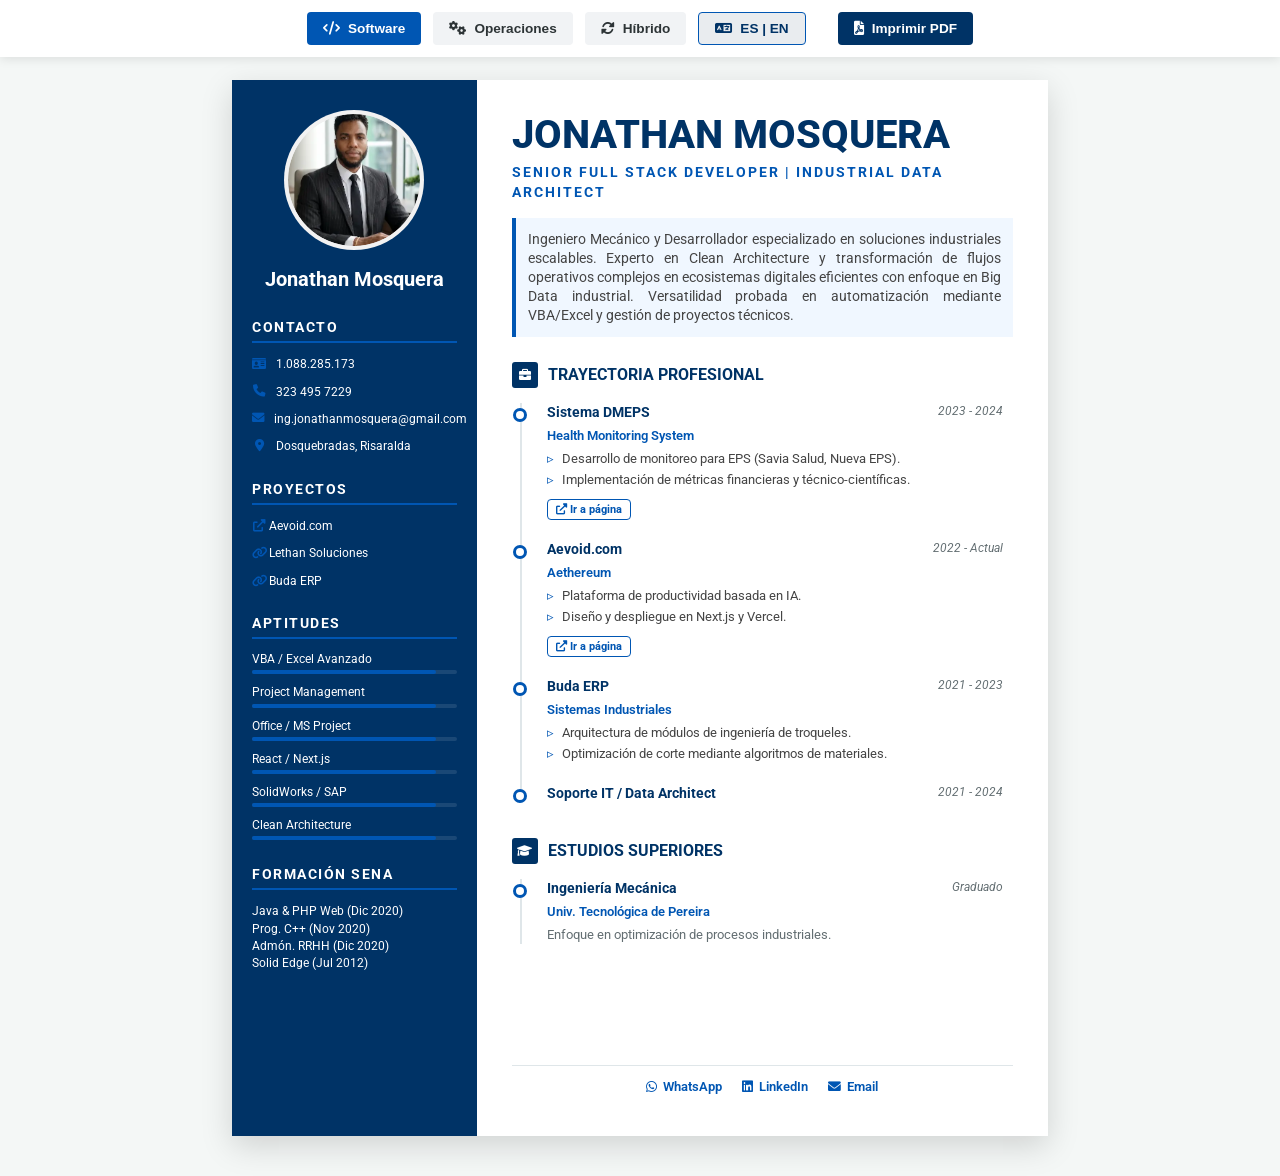
==== index.html @ af55afbe "anexion de gif y tamaño carta." ====
<!DOCTYPE html>
<html lang="es">
<head>
    <meta charset="UTF-8">
    <meta name="viewport" content="width=device-width, initial-scale=1.0">
    <title>Jonathan Mosquera - Master CV V5</title>
    <!-- Referencia al archivo externo de estilos -->
    <link rel="stylesheet" href="css/styles.css">
    <link rel="stylesheet" href="https://cdnjs.cloudflare.com/ajax/libs/font-awesome/6.0.0/css/all.min.css">
</head>
<body>

    <!-- NAVEGACIÓN -->
    <nav class="action-buttons no-print">
        <button class="btn btn-nav active" id="btn-software" onclick="updateProfile('software', this)">
            <i class="fas fa-code"></i> Software
        </button>
        <button class="btn btn-nav" onclick="updateProfile('operaciones', this)">
            <i class="fas fa-cogs"></i> Operaciones
        </button>
        <button class="btn btn-nav" onclick="updateProfile('hibrido', this)">
            <i class="fas fa-sync-alt"></i> Híbrido
        </button>
        <button class="btn btn-lang" onclick="toggleLanguage()">
            <i class="fas fa-language"></i> <span id="lang-label">ES | EN</span>
        </button>
        <button class="btn btn-print" onclick="handlePrint()">
            <i class="fas fa-file-pdf"></i> Imprimir PDF
        </button>
    </nav>

    <div class="cv-wrapper">
        <!-- SIDEBAR -->
        <aside class="sidebar">
            <div class="profile-container">
                <div class="photo-frame-round">
                    <!-- Contenedor para el efecto de hover con GIF -->
                    <div class="photo-container">
                        <img src="Public/images/Picture.webp" alt="Jonathan Mosquera" class="profile-photo" onerror="this.src='https://via.placeholder.com/160?text=JM'">
                        <img src="Public/images/Picture.gif" alt="Jonathan GIF" class="profile-gif">
                    </div>
                </div>
                <h3 class="user-name-sidebar">Jonathan Mosquera</h3>
            </div>

            <section class="sidebar-section">
                <h3 class="sidebar-title" id="title-contact">Contacto</h3>
                <ul class="contact-info">
                    <li><i class="fas fa-id-card"></i> 1.088.285.173</li>
                    <li><i class="fas fa-phone"></i> 323 495 7229</li>
                    <li><i class="fas fa-envelope"></i> ing.jonathanmosquera@gmail.com</li>
                    <li><i class="fas fa-map-marker-alt"></i> Dosquebradas, Risaralda</li>
                </ul>
            </section>

            <section class="sidebar-section">
                <h3 class="sidebar-title" id="title-projects">Proyectos</h3>
                <ul class="project-links">
                    <li><a href="https://aevoid.com" target="_blank"><i class="fas fa-external-link-alt"></i> Aevoid.com</a></li>
                    <li><a href="https://lethansoluciones.com" target="_blank"><i class="fas fa-link"></i> Lethan Soluciones</a></li>
                    <li><a href="#" target="_blank"><i class="fas fa-link"></i> Buda ERP</a></li>
                </ul>
            </section>

            <section class="sidebar-section">
                <h3 class="sidebar-title" id="title-skills">Aptitudes</h3>
                <div id="skills-container"></div>
            </section>

            <section class="sidebar-section">
                <h3 class="sidebar-title" id="title-sena">Formación SENA</h3>
                <ul class="extra-edu-list" id="sena-list"></ul>
            </section>
        </aside>

        <!-- MAIN CONTENT -->
        <main class="main-content">
            <header class="main-header">
                <h1 class="user-fullname">JONATHAN MOSQUERA</h1>
                <h2 id="dynamic-role" class="user-role"></h2>
                <div id="dynamic-summary" class="profile-summary"></div>
            </header>

            <section class="experience-section">
                <div class="section-header">
                    <i class="fas fa-briefcase"></i> <span id="title-exp">Trayectoria Profesional</span>
                </div>
                <div class="scrollable-content-banner">
                    <div class="timeline" id="experience-timeline"></div>
                </div>
            </section>

            <section class="education-section">
                <div class="section-header">
                    <i class="fas fa-graduation-cap"></i> <span id="title-edu">Estudios Superiores</span>
                </div>
                <div class="scrollable-content-edu">
                    <div class="timeline" id="education-timeline"></div>
                </div>
            </section>

            <!-- FOOTER INTEGRADO -->
            <footer class="cv-footer">
                <div class="footer-line"></div>
                <div class="footer-content">
                    <a href="https://wa.me/573234957229" target="_blank"><i class="fab fa-whatsapp"></i> WhatsApp</a>
                    <a href="https://www.linkedin.com/in/jonathan-mosquera-ramirez-677837a9" target="_blank"><i class="fab fa-linkedin"></i> LinkedIn</a>
                    <a href="mailto:ing.jonathanmosquera@gmail.com"><i class="fas fa-envelope"></i> Email</a>
                </div>
            </footer>
        </main>
    </div>

    <script>
        // Configuración inicial de estado
        let currentLang = 'es';
        let currentProfile = 'software'; // Carga perfil software por defecto

        const data = {
            software: {
                es: {
                    role: "Senior Full Stack Developer | Industrial Data Architect",
                    summary: "Ingeniero Mecánico y Desarrollador especializado en soluciones industriales escalables. Experto en Clean Architecture y transformación de flujos operativos complejos en ecosistemas digitales eficientes con enfoque en Big Data industrial. Versatilidad probada en automatización mediante VBA/Excel y gestión de proyectos técnicos.",
                    exp: [
                        { t: "Sistema DMEPS", c: "Health Monitoring System", d: "2023 - 2024", url: "https://dmeps.com", tasks: ["Desarrollo de monitoreo para EPS (Savia Salud, Nueva EPS).", "Implementación de métricas financieras y técnico-científicas."] },
                        { t: "Aevoid.com", c: "Aethereum", d: "2022 - Actual", url: "https://aevoid.com", tasks: ["Plataforma de productividad basada en IA.", "Diseño y despliegue en Next.js y Vercel."] },
                        { t: "Buda ERP", c: "Sistemas Industriales", d: "2021 - 2023", url: "#", tasks: ["Arquitectura de módulos de ingeniería de troqueles.", "Optimización de corte mediante algoritmos de materiales."] },
                        { t: "Soporte IT / Data Architect", c: "Soluciones Industriales GYP", d: "2021 - 2024", url: "#", tasks: ["Ecosistema digital para 30,000+ registros.", "Automatización de nómina y migración a SAP/MAXIMO."] }
                    ]
                },
                en: {
                    role: "Senior Full Stack Developer | Industrial Data Architect",
                    summary: "Mechanical Engineer and Developer specialized in scalable industrial solutions. Expert in Clean Architecture and transforming complex operational flows into efficient digital ecosystems with an industrial Big Data focus. Proven versatility in VBA/Excel automation and technical project management.",
                    exp: [
                        { t: "DMEPS System", c: "Health Monitoring System", d: "2023 - 2024", url: "https://dmeps.com", tasks: ["Monitoring system development for Health Entities (Savia Salud, Nueva EPS).", "Implementation of financial and technical-scientific metrics."] },
                        { t: "Aevoid.com", c: "Aethereum", d: "2022 - Present", url: "https://aevoid.com", tasks: ["AI-based productivity platform.", "Design and deployment using Next.js and Vercel."] },
                        { t: "Buda ERP", c: "Industrial Systems", d: "2021 - 2023", url: "#", tasks: ["Architecture of die engineering modules.", "Cutting optimization via material algorithms."] },
                        { t: "IT Support / Data Architect", c: "GYP Industrial Solutions", d: "2021 - 2024", url: "#", tasks: ["Digital ecosystem for 30,000+ records.", "Payroll automation and migration to SAP/MAXIMO."] }
                    ]
                }
            },
            operaciones: {
                es: {
                    role: "Ingeniero de Operaciones | Project Manager",
                    summary: "Ingeniero Mecánico experto en dirección de proyectos industriales y optimización operativa. Especialista en liderar equipos técnicos y aplicar metodologías Lean. Domina herramientas avanzadas de Project Management y automatización en Office para maximizar la productividad y seguridad.",
                    exp: [
                        { t: "Director Comercial / Técnico", c: "Soluciones Industriales GYP", d: "2021 - 2024", url: "#", tasks: ["Liderazgo técnico en proyectos con Hitachi Energy y Suzuki.", "Optimización de procesos de mantenimiento y montaje."] },
                        { t: "Ingeniero Residente", c: "Ingeniería de Pereira (Bioenergy)", d: "2016 - 2018", url: "#", tasks: ["Supervisión de cuadrillas de 30+ operarios.", "Control de Dossier de calidad e interpretación de isométricos."] },
                        { t: "Ingeniero Residente", c: "Industrias del Pacífico", d: "2015 - 2019", url: "#", tasks: ["Montaje de tanques y estructuras metálicas certificadas.", "Garantía de estándares de soldadura y seguridad industrial."] }
                    ]
                },
                en: {
                    role: "Operations Engineer | Project Manager",
                    summary: "Mechanical Engineer expert in industrial project management and operational optimization. Specialist in leading technical teams and applying Lean methodologies. Mastery of advanced Project Management tools and Office automation to maximize productivity and safety.",
                    exp: [
                        { t: "Commercial / Technical Director", c: "GYP Industrial Solutions", d: "2021 - 2024", url: "#", tasks: ["Technical leadership for projects with Hitachi Energy and Suzuki.", "Optimization of maintenance and assembly processes."] },
                        { t: "Resident Engineer", c: "Ingeniería de Pereira (Bioenergy)", d: "2016 - 2018", url: "#", tasks: ["Supervision of 30+ operators crews.", "Quality Dossier control and isometric drawing interpretation."] },
                        { t: "Resident Engineer", c: "Industrias del Pacífico", d: "2015 - 2019", url: "#", tasks: ["Assembly of tanks and certified metallic structures.", "Assurance of welding standards and industrial safety."] }
                    ]
                }
            },
            hibrido: {
                es: {
                    role: "Consultor en Transformación Digital | Ing. Mecánico",
                    summary: "Especialista en cerrar la brecha entre el diseño de ingeniería y la ejecución digital. Capacidad probada para digitalizar procesos de manufactura mediante VBA, Excel y software a medida, optimizando la trazabilidad industrial y el Project Management.",
                    exp: [
                        { t: "Consultor Técnico Digital", c: "Soluciones Industriales GYP", d: "2021 - 2024", url: "#", tasks: ["Digitalización de procesos de trazabilidad de activos.", "Desarrollo de tableros para transparencia de costos operativos."] },
                        { t: "Fundador & Consultor", c: "Lethan Soluciones", d: "2018 - 2021", url: "https://lethansoluciones.com", tasks: ["Diseño estructural de alta precisión con software CAD/BIM.", "Optimización de proyectos mediante integración tecnológica."] }
                    ]
                },
                en: {
                    role: "Digital Transformation Consultant | Mechanical Eng.",
                    summary: "Specialist in bridging the gap between engineering design and digital execution. Proven ability to digitalize manufacturing processes through VBA, Excel, and custom software, optimizing industrial traceability and Project Management.",
                    exp: [
                        { t: "Digital Technical Consultant", c: "GYP Industrial Solutions", d: "2021 - 2024", url: "#", tasks: ["Digitalization of asset traceability processes.", "Dashboard development for operational cost transparency."] },
                        { t: "Founder & Consultant", c: "Lethan Soluciones", d: "2018 - 2021", url: "https://lethansoluciones.com", tasks: ["High-precision structural design using CAD/BIM software.", "Project optimization through technology integration."] }
                    ]
                }
            }
        };

        const staticData = {
            es: {
                skills: ["VBA / Excel Avanzado", "Project Management", "Office / MS Project", "React / Next.js", "SolidWorks / SAP", "Clean Architecture"],
                sena: ["Java & PHP Web (Dic 2020)", "Prog. C++ (Nov 2020)", "Admón. RRHH (Dic 2020)", "Solid Edge (Jul 2012)"],
                edu: [{ t: "Ingeniería Mecánica", c: "Univ. Tecnológica de Pereira", d: "Graduado", desc: "Enfoque en optimización de procesos industriales." }],
                titles: { contact: "Contacto", projects: "Proyectos", skills: "Aptitudes", sena: "Formación SENA", exp: "Trayectoria Profesional", edu: "Estudios Superiores" },
                goPage: "Ir a página"
            },
            en: {
                skills: ["VBA / Advanced Excel", "Project Management", "Office / MS Project", "React / Next.js", "SolidWorks / SAP", "Clean Architecture"],
                sena: ["Java & PHP Web (Dec 2020)", "C++ Programming (Nov 2020)", "HR Admin (Dec 2020)", "Solid Edge (Jul 2012)"],
                edu: [{ t: "Mechanical Engineering", c: "UTP University", d: "Graduated", desc: "Focus on industrial process optimization." }],
                titles: { contact: "Contact", projects: "Projects", skills: "Skills", sena: "SENA Training", exp: "Professional Experience", edu: "Higher Education" },
                goPage: "Go to page"
            }
        };

        function render() {
            const p = data[currentProfile][currentLang];
            const s = staticData[currentLang];

            // Renderizado de textos principales
            document.getElementById('dynamic-role').innerText = p.role;
            document.getElementById('dynamic-summary').innerText = p.summary;
            
            // Actualización de títulos
            Object.keys(s.titles).forEach(id => {
                const el = document.getElementById(`title-${id}`);
                if(el) el.innerText = s.titles[id];
            });

            // Renderizado de habilidades
            document.getElementById('skills-container').innerHTML = s.skills.map(skill => `
                <div class="skill-item">
                    <div class="skill-name"><span>${skill}</span></div>
                    <div class="progress-bg"><div class="progress-fill" style="width: 90%"></div></div>
                </div>`).join('');

            // SENA
            document.getElementById('sena-list').innerHTML = s.sena.map(item => `<li>${item}</li>`).join('');

            // Experiencia
            document.getElementById('experience-timeline').innerHTML = p.exp.map(e => `
                <div class="timeline-item">
                    <div class="timeline-node"></div>
                    <div class="timeline-header">
                        <div class="job-info">
                            <span class="job-title">${e.t}</span>
                            <span class="company">${e.c}</span>
                        </div>
                        <span class="job-date">${e.d}</span>
                    </div>
                    <ul class="tasks-list">
                        ${e.tasks.map(t => `<li>${t}</li>`).join('')}
                    </ul>
                    ${(e.url && e.url !== "#") ? `<a href="${e.url}" target="_blank" class="exp-link"><i class="fas fa-external-link-alt"></i> ${s.goPage}</a>` : ''}
                </div>`).join('');

            // Educación
            document.getElementById('education-timeline').innerHTML = s.edu.map(e => `
                <div class="timeline-item">
                    <div class="timeline-node"></div>
                    <div class="timeline-header">
                        <div class="job-info"><span class="job-title">${e.t}</span><span class="company">${e.c}</span></div>
                        <span class="job-date">${e.d}</span>
                    </div>
                    <p class="edu-details">${e.desc}</p>
                </div>`).join('');
        }

        function updateProfile(key, btn) {
            currentProfile = key;
            document.querySelectorAll('.btn-nav').forEach(b => b.classList.remove('active'));
            btn.classList.add('active');
            render();
        }

        function toggleLanguage() {
            currentLang = currentLang === 'es' ? 'en' : 'es';
            document.getElementById('lang-label').innerText = currentLang === 'es' ? 'ES | EN' : 'EN | ES';
            render();
        }

        // Función de impresión
        function handlePrint() {
            window.focus();
            window.print();
        }

        window.onload = () => {
            render();
            // Ajuste de viewport para móviles
            if(window.innerWidth < 850) {
                document.querySelector('meta[name="viewport"]').setAttribute("content", "width=850, initial-scale=0.4");
            }
        };
    </script>
</body>
</html>
---- css/styles.css ----
/* ================================================================
   VARIABLES Y CONFIGURACIÓN BASE
   ================================================================ */
@import url('https://fonts.googleapis.com/css2?family=Segoe+UI:wght@300;400;600;700&family=Roboto:wght@300;400;700&display=swap');

:root {
    --primary-blue: #003366;    /* Azul Sidebar */
    --accent-blue: #0056b3;     /* Azul Acento */
    --light-blue: #f0f7ff;      /* Fondo Resumen */
    --text-dark: #2d3436;
    --text-gray: #636e72;
    --white: #ffffff;
    --border-light: #dfe6e9;
    --shadow: 0 10px 30px rgba(0, 0, 0, 0.15);
}

* {
    margin: 0;
    padding: 0;
    box-sizing: border-box;
}

body {
    font-family: 'Segoe UI', Roboto, Helvetica, Arial, sans-serif;
    background-color: #f4f7f6;
    color: var(--text-dark);
    line-height: 1.4; /* Ajustado para mejor ajuste de texto */
}

/* ================================================================
   NAVEGACIÓN (BOTONES SUPERIORES)
   ================================================================ */
.action-buttons {
    position: fixed;
    top: 0;
    left: 0;
    width: 100%;
    background: rgba(255, 255, 255, 0.98);
    display: flex;
    justify-content: center;
    gap: 12px;
    padding: 12px;
    z-index: 2000;
    box-shadow: 0 2px 10px rgba(0,0,0,0.1);
    backdrop-filter: blur(5px);
}

.btn {
    padding: 8px 16px;
    border-radius: 4px;
    border: none;
    cursor: pointer;
    font-weight: 600;
    font-size: 0.85rem;
    display: flex;
    align-items: center;
    gap: 8px;
    transition: all 0.2s ease;
    user-select: none;
}

.btn-nav {
    background-color: #f1f3f5;
    color: var(--text-dark);
}

.btn-nav.active {
    background-color: var(--accent-blue);
    color: white;
}

.btn-lang {
    background-color: #e9ecef;
    color: var(--primary-blue);
    border: 1px solid var(--accent-blue);
}

.btn-print {
    background-color: var(--primary-blue);
    color: white;
    margin-left: 20px;
}

.btn:hover {
    opacity: 0.9;
    transform: translateY(-1px);
}

.btn:active {
    transform: translateY(1px);
    filter: brightness(0.9);
}

/* ================================================================
   ESTRUCTURA PRINCIPAL (AJUSTE TAMAÑO CARTA)
   ================================================================ */
.cv-wrapper {
    width: 816px; /* Ancho estándar de hoja carta a 96 DPI */
    margin: 80px auto 40px;
    background: var(--white);
    display: flex; 
    flex-direction: row;
    box-shadow: var(--shadow);
    min-height: 1056px; /* Alto estándar de hoja carta a 96 DPI */
    position: relative;
    overflow: hidden;
}

/* SIDEBAR */
.sidebar {
    width: 30%;
    background-color: var(--primary-blue);
    color: var(--white);
    padding: 30px 20px;
    -webkit-print-color-adjust: exact;
    print-color-adjust: exact;
}

/* --- ESTILOS PARA EL EFECTO DE FOTO / GIF --- */
.photo-frame-round {
    width: 140px;
    height: 140px;
    border: 4px solid rgba(255,255,255,0.2);
    border-radius: 50%;
    margin: 0 auto 15px;
    overflow: hidden;
    background: #eee;
}

.photo-container {
    position: relative;
    width: 100%;
    height: 100%;
    cursor: pointer;
    transition: transform 0.4s cubic-bezier(0.175, 0.885, 0.32, 1.275);
}

.profile-photo, .profile-gif {
    position: absolute;
    top: 0;
    left: 0;
    width: 100%;
    height: 100%;
    object-fit: cover;
    border-radius: 50%;
    transition: opacity 0.4s ease;
}

.profile-gif {
    opacity: 0;
}

.photo-frame-round:hover .photo-container {
    transform: scale(1.08);
}

.photo-frame-round:hover .profile-photo {
    opacity: 0;
}

.photo-frame-round:hover .profile-gif {
    opacity: 1;
}

.user-name-sidebar {
    text-align: center;
    font-size: 1.25rem;
    font-weight: 700;
    margin-bottom: 25px;
}

.sidebar-section { margin-bottom: 25px; }

.sidebar-title {
    text-transform: uppercase;
    font-size: 0.85rem;
    letter-spacing: 1.5px;
    border-bottom: 2px solid var(--accent-blue);
    padding-bottom: 4px;
    margin-bottom: 12px;
    font-weight: 700;
}

.contact-info, .project-links, .extra-edu-list {
    list-style: none;
    font-size: 0.78rem;
}

.contact-info li, .project-links li {
    margin-bottom: 10px;
    display: flex;
    align-items: center;
    gap: 10px;
}

.contact-info i, .project-links i {
    color: var(--accent-blue);
    width: 14px;
    text-align: center;
}

.project-links a {
    color: white;
    text-decoration: none;
}

.project-links a:hover { text-decoration: underline; }

/* Aptitudes */
.skill-item { margin-bottom: 10px; }
.skill-name { display: flex; justify-content: space-between; font-size: 0.72rem; margin-bottom: 3px; }
.progress-bg { height: 4px; background: rgba(255,255,255,0.1); border-radius: 10px; }
.progress-fill { height: 100%; background: var(--accent-blue); border-radius: 10px; }

/* MAIN CONTENT */
.main-content {
    width: 70%;
    padding: 35px 35px;
    display: flex;
    flex-direction: column;
}

.user-fullname {
    color: var(--primary-blue);
    font-size: 2.5rem;
    font-weight: 800;
    line-height: 1;
}

.user-role {
    font-size: 0.9rem;
    color: var(--accent-blue);
    margin-top: 8px;
    text-transform: uppercase;
    letter-spacing: 2px;
}

.profile-summary {
    margin-top: 15px;
    font-size: 0.85rem;
    color: #444;
    background: var(--light-blue);
    padding: 12px;
    border-left: 4px solid var(--accent-blue);
    text-align: justify;
    -webkit-print-color-adjust: exact;
    print-color-adjust: exact;
}

.section-header {
    display: flex;
    align-items: center;
    gap: 10px;
    margin: 25px 0 15px;
    color: var(--primary-blue);
    text-transform: uppercase;
    font-weight: 700;
    font-size: 1rem;
}

.section-header i {
    background: var(--primary-blue);
    color: white;
    width: 26px;
    height: 26px;
    display: flex;
    align-items: center;
    justify-content: center;
    border-radius: 3px;
    font-size: 0.75rem;
}

/* SCROLLS INTERACTIVOS */
.scrollable-content-banner, .scrollable-content-edu {
    max-height: 400px;
    overflow-y: auto;
    padding-right: 10px;
    margin-bottom: 10px;
}

.scrollable-content-banner::-webkit-scrollbar, 
.scrollable-content-edu::-webkit-scrollbar {
    width: 4px;
}

.scrollable-content-banner::-webkit-scrollbar-thumb, 
.scrollable-content-edu::-webkit-scrollbar-thumb {
    background: var(--accent-blue);
    border-radius: 10px;
}

.timeline {
    position: relative;
    padding-left: 25px;
    margin-left: 8px;
    border-left: 2px solid var(--border-light);
}

.timeline-item { position: relative; margin-bottom: 20px; }

.timeline-node {
    position: absolute;
    left: -34px;
    top: 5px;
    width: 14px;
    height: 14px;
    background: white;
    border: 3px solid var(--accent-blue);
    border-radius: 50%;
    z-index: 5;
}

.timeline-header { display: flex; justify-content: space-between; align-items: flex-start; margin-bottom: 4px; }
.job-title { font-weight: 700; font-size: 0.9rem; color: var(--primary-blue); display: block; }
.company { color: var(--accent-blue); font-weight: 600; font-size: 0.8rem; }
.job-date { font-size: 0.75rem; color: var(--text-gray); font-style: italic; white-space: nowrap; }

.tasks-list { list-style: none; font-size: 0.82rem; color: #444; margin-top: 4px; }
.tasks-list li { margin-bottom: 3px; position: relative; padding-left: 15px; }
.tasks-list li::before { content: '▹'; position: absolute; left: 0; color: var(--accent-blue); }

.exp-link {
    display: inline-block;
    margin-top: 6px;
    font-size: 0.7rem;
    color: var(--accent-blue);
    text-decoration: none;
    font-weight: 700;
    border: 1px solid var(--accent-blue);
    padding: 2px 8px;
    border-radius: 4px;
    transition: 0.3s;
}

.exp-link:hover {
    background: var(--accent-blue);
    color: white;
}

.edu-details { font-size: 0.82rem; color: var(--text-gray); margin-top: 4px; }

/* FOOTER */
.cv-footer {
    margin-top: auto;
    padding-top: 20px;
    padding-bottom: 5px;
    text-align: center;
}

.footer-line {
    height: 1px;
    background: var(--border-light);
    margin-bottom: 12px;
}

.footer-content {
    display: flex;
    justify-content: center;
    gap: 20px;
}

.footer-content a {
    color: var(--accent-blue);
    text-decoration: none;
    font-size: 0.8rem;
    font-weight: 600;
    display: flex;
    align-items: center;
    gap: 6px;
    transition: 0.3s;
}

.footer-content a:hover {
    color: var(--primary-blue);
    transform: translateY(-2px);
}

/* ================================================================
   OPTIMIZACIÓN DE IMPRESIÓN (PDF PERFECTO)
   ================================================================ */
@media print {
    @page { 
        size: letter; 
        margin: 0; 
    }
    
    body { 
        background: white !important; 
        -webkit-print-color-adjust: exact !important; 
        print-color-adjust: exact !important; 
    }
    
    .no-print { display: none !important; }

    .profile-gif { display: none !important; }
    .profile-photo { opacity: 1 !important; }
    .photo-container { transform: none !important; }

    /* Ajuste para forzar el encaje en una sola página si es posible */
    #experience-timeline .timeline-item:nth-child(n+4) {
        display: none !important;
    }

    .cv-wrapper {
        margin: 0 !important;
        box-shadow: none !important;
        width: 100% !important;
        min-height: 100vh !important;
        display: flex !important;
        flex-direction: row !important;
    }

    .sidebar { 
        width: 30% !important;
        min-height: 100vh !important;
    }

    .main-content {
        width: 70% !important;
    }

    .scrollable-content-banner, .scrollable-content-edu {
        max-height: none !important;
        overflow: visible !important;
        padding-right: 0 !important;
    }
    
    .timeline-item, .sidebar-section, .cv-footer { 
        page-break-inside: avoid; 
    }
}
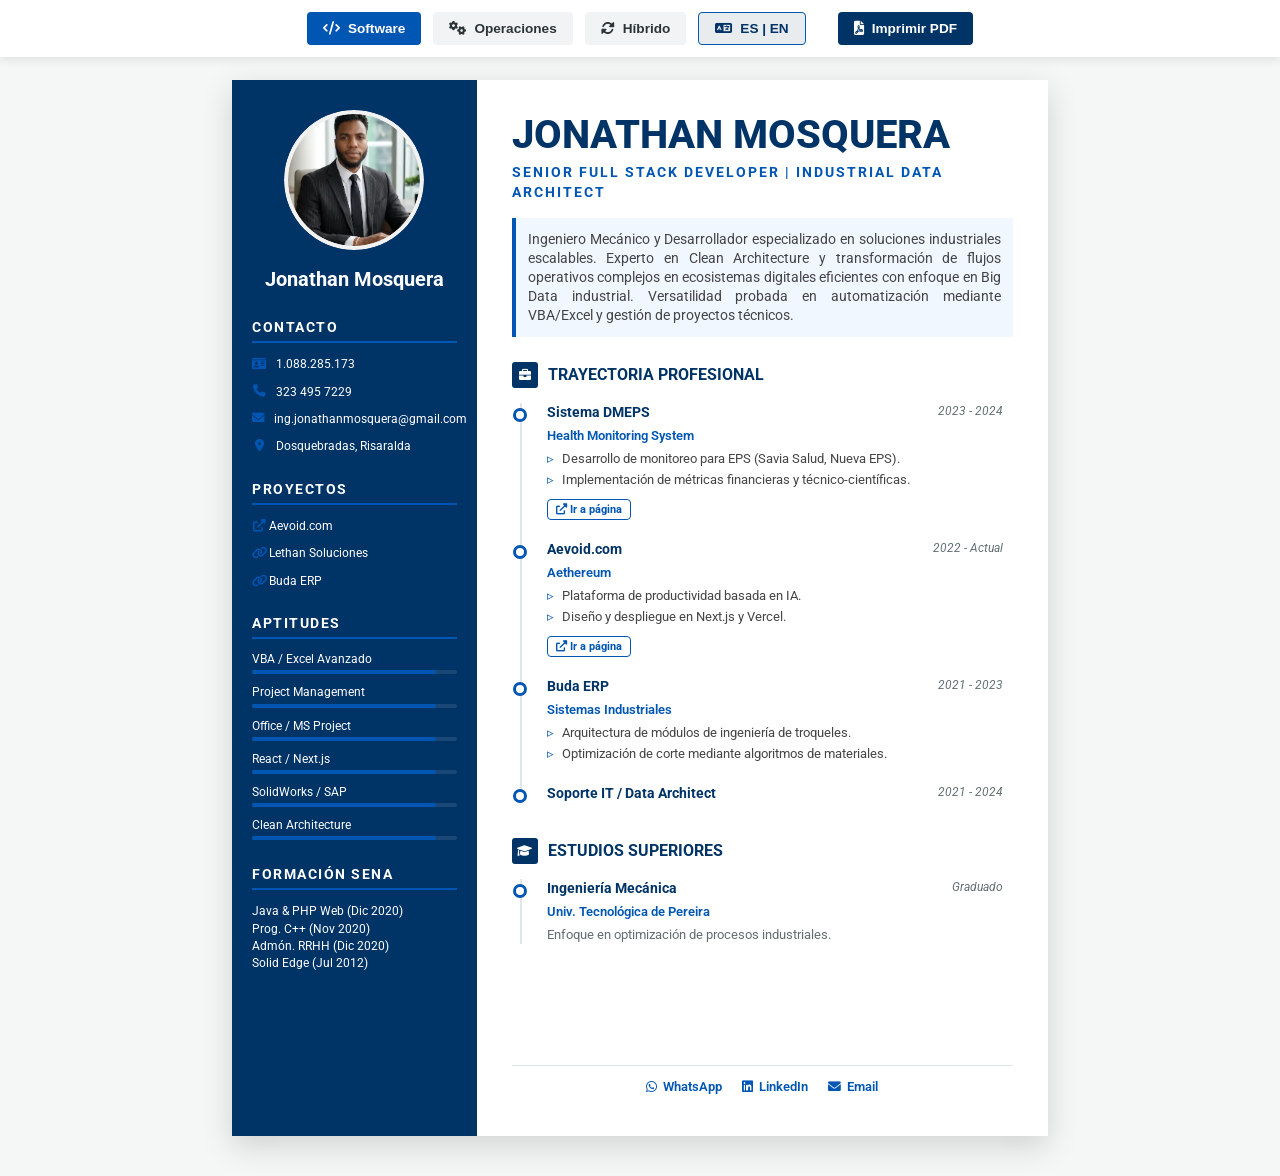
==== commit 082026e3: "escalado gif" ====
--- a/index.html
+++ b/index.html
@@ -34,7 +34,7 @@
         <aside class="sidebar">
             <div class="profile-container">
                 <div class="photo-frame-round">
-                    <!-- Contenedor para el efecto de hover con GIF -->
+                    <!-- Contenedor optimizado para el efecto GIF y escalado correcto -->
                     <div class="photo-container">
                         <img src="Public/images/Picture.webp" alt="Jonathan Mosquera" class="profile-photo" onerror="this.src='https://via.placeholder.com/160?text=JM'">
                         <img src="Public/images/Picture.gif" alt="Jonathan GIF" class="profile-gif">
@@ -114,7 +114,7 @@
     <script>
         // Configuración inicial de estado
         let currentLang = 'es';
-        let currentProfile = 'software'; // Carga perfil software por defecto
+        let currentProfile = 'software'; 
 
         const data = {
             software: {
@@ -153,7 +153,7 @@
                     role: "Operations Engineer | Project Manager",
                     summary: "Mechanical Engineer expert in industrial project management and operational optimization. Specialist in leading technical teams and applying Lean methodologies. Mastery of advanced Project Management tools and Office automation to maximize productivity and safety.",
                     exp: [
-                        { t: "Commercial / Technical Director", c: "GYP Industrial Solutions", d: "2021 - 2024", url: "#", tasks: ["Technical leadership for projects with Hitachi Energy and Suzuki.", "Optimization of maintenance and assembly processes."] },
+                        { t: "Commercial / Technical Director", c: "GYP Industrial Solutions", d: "2021 - 2024", url: "#", tasks: ["Technical leadership for projects with Hitachi Energy y Suzuki.", "Optimization of maintenance and assembly processes."] },
                         { t: "Resident Engineer", c: "Ingeniería de Pereira (Bioenergy)", d: "2016 - 2018", url: "#", tasks: ["Supervision of 30+ operators crews.", "Quality Dossier control and isometric drawing interpretation."] },
                         { t: "Resident Engineer", c: "Industrias del Pacífico", d: "2015 - 2019", url: "#", tasks: ["Assembly of tanks and certified metallic structures.", "Assurance of welding standards and industrial safety."] }
                     ]
@@ -200,27 +200,22 @@
             const p = data[currentProfile][currentLang];
             const s = staticData[currentLang];
 
-            // Renderizado de textos principales
             document.getElementById('dynamic-role').innerText = p.role;
             document.getElementById('dynamic-summary').innerText = p.summary;
             
-            // Actualización de títulos
             Object.keys(s.titles).forEach(id => {
                 const el = document.getElementById(`title-${id}`);
                 if(el) el.innerText = s.titles[id];
             });
 
-            // Renderizado de habilidades
             document.getElementById('skills-container').innerHTML = s.skills.map(skill => `
                 <div class="skill-item">
                     <div class="skill-name"><span>${skill}</span></div>
                     <div class="progress-bg"><div class="progress-fill" style="width: 90%"></div></div>
                 </div>`).join('');
 
-            // SENA
             document.getElementById('sena-list').innerHTML = s.sena.map(item => `<li>${item}</li>`).join('');
 
-            // Experiencia
             document.getElementById('experience-timeline').innerHTML = p.exp.map(e => `
                 <div class="timeline-item">
                     <div class="timeline-node"></div>
@@ -237,7 +232,6 @@
                     ${(e.url && e.url !== "#") ? `<a href="${e.url}" target="_blank" class="exp-link"><i class="fas fa-external-link-alt"></i> ${s.goPage}</a>` : ''}
                 </div>`).join('');
 
-            // Educación
             document.getElementById('education-timeline').innerHTML = s.edu.map(e => `
                 <div class="timeline-item">
                     <div class="timeline-node"></div>
@@ -262,7 +256,6 @@
             render();
         }
 
-        // Función de impresión
         function handlePrint() {
             window.focus();
             window.print();
@@ -270,7 +263,6 @@
 
         window.onload = () => {
             render();
-            // Ajuste de viewport para móviles
             if(window.innerWidth < 850) {
                 document.querySelector('meta[name="viewport"]').setAttribute("content", "width=850, initial-scale=0.4");
             }
--- a/css/styles.css
+++ b/css/styles.css
@@ -24,7 +24,7 @@
     font-family: 'Segoe UI', Roboto, Helvetica, Arial, sans-serif;
     background-color: #f4f7f6;
     color: var(--text-dark);
-    line-height: 1.4; /* Ajustado para mejor ajuste de texto */
+    line-height: 1.4; /* Ajuste para optimizar espacio en tamaño carta */
 }
 
 /* ================================================================
@@ -86,22 +86,17 @@
     transform: translateY(-1px);
 }
 
-.btn:active {
-    transform: translateY(1px);
-    filter: brightness(0.9);
-}
-
 /* ================================================================
    ESTRUCTURA PRINCIPAL (AJUSTE TAMAÑO CARTA)
    ================================================================ */
 .cv-wrapper {
-    width: 816px; /* Ancho estándar de hoja carta a 96 DPI */
+    width: 816px; /* Ancho carta a 96 DPI */
     margin: 80px auto 40px;
     background: var(--white);
     display: flex; 
     flex-direction: row;
     box-shadow: var(--shadow);
-    min-height: 1056px; /* Alto estándar de hoja carta a 96 DPI */
+    min-height: 1056px; /* Alto carta a 96 DPI */
     position: relative;
     overflow: hidden;
 }
@@ -116,15 +111,17 @@
     print-color-adjust: exact;
 }
 
-/* --- ESTILOS PARA EL EFECTO DE FOTO / GIF --- */
+/* --- ESTILOS DE FOTO / GIF CON EFECTO HOVER --- */
 .photo-frame-round {
     width: 140px;
     height: 140px;
     border: 4px solid rgba(255,255,255,0.2);
     border-radius: 50%;
     margin: 0 auto 15px;
-    overflow: hidden;
+    overflow: hidden; /* Recorte circular estricto */
     background: #eee;
+    /* Corrección para navegadores Webkit (Safari/Chrome) */
+    -webkit-mask-image: -webkit-radial-gradient(white, black);
 }
 
 .photo-container {
@@ -141,26 +138,39 @@
     left: 0;
     width: 100%;
     height: 100%;
-    object-fit: cover;
+    object-fit: cover; /* Asegura escalado correcto sin deformar */
     border-radius: 50%;
-    transition: opacity 0.4s ease;
+    transition: opacity 0.4s ease, visibility 0.4s;
 }
 
 .profile-gif {
     opacity: 0;
-}
-
+    visibility: hidden;
+    z-index: 2;
+}
+
+.profile-photo {
+    opacity: 1;
+    visibility: visible;
+    z-index: 1;
+}
+
+/* Efectos al pasar el ratón */
 .photo-frame-round:hover .photo-container {
     transform: scale(1.08);
 }
 
 .photo-frame-round:hover .profile-photo {
     opacity: 0;
+    visibility: hidden;
 }
 
 .photo-frame-round:hover .profile-gif {
     opacity: 1;
-}
+    visibility: visible;
+}
+
+/* -------------------------------------------- */
 
 .user-name-sidebar {
     text-align: center;
@@ -392,11 +402,12 @@
     
     .no-print { display: none !important; }
 
+    /* Forzamos imagen estática en impresión */
     .profile-gif { display: none !important; }
-    .profile-photo { opacity: 1 !important; }
+    .profile-photo { opacity: 1 !important; visibility: visible !important; }
     .photo-container { transform: none !important; }
 
-    /* Ajuste para forzar el encaje en una sola página si es posible */
+    /* Ajuste para intentar que todo quepa en una página */
     #experience-timeline .timeline-item:nth-child(n+4) {
         display: none !important;
     }
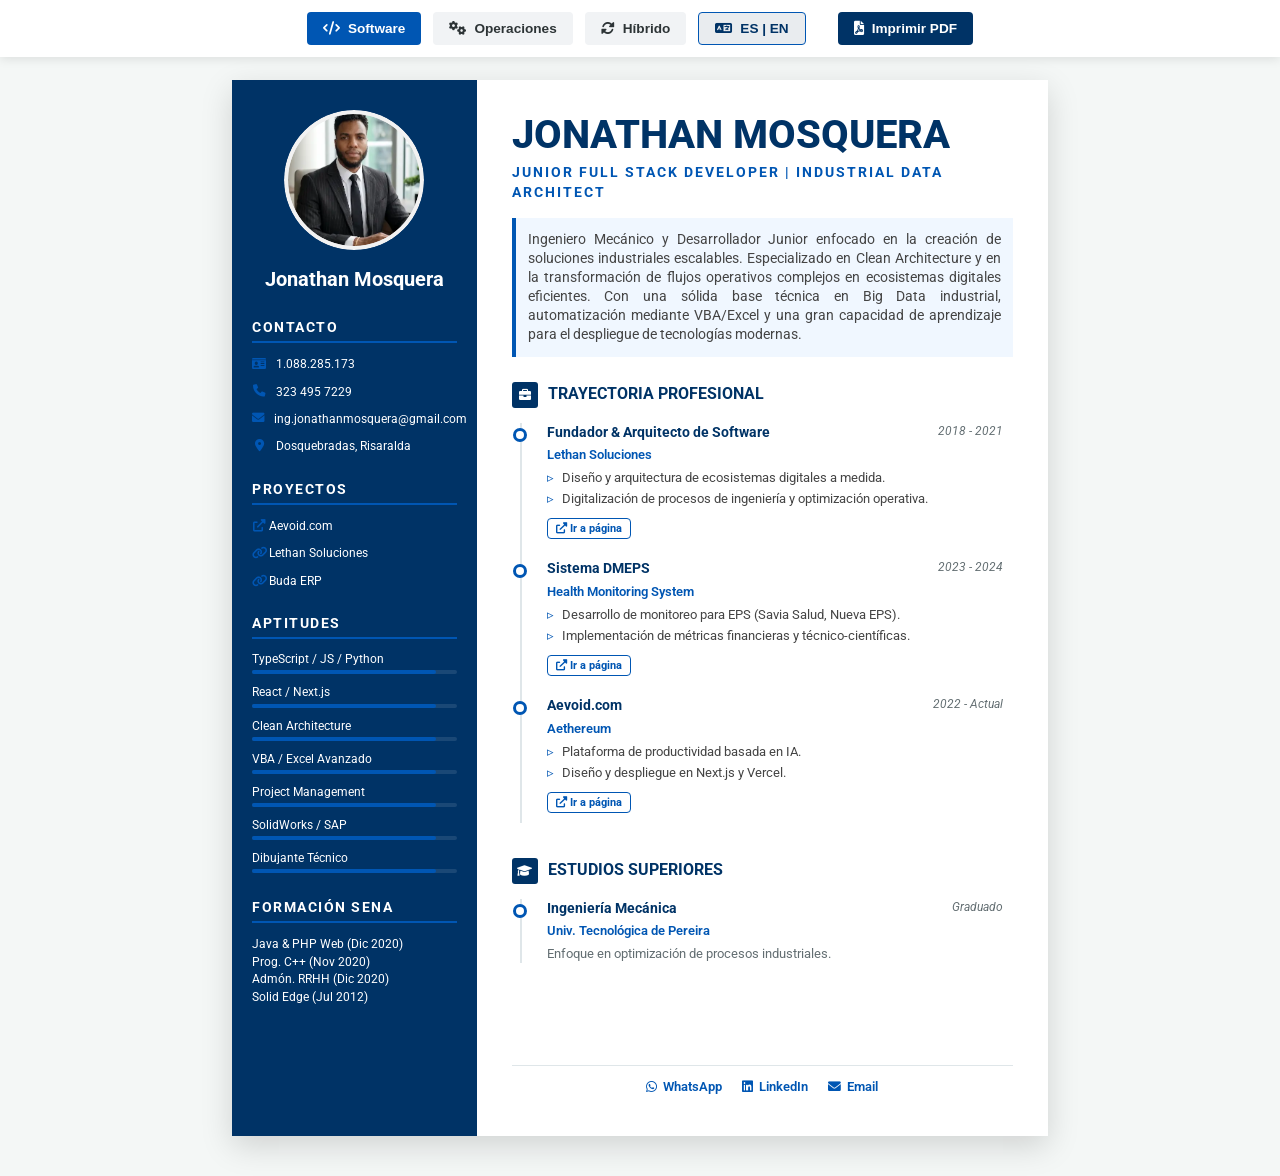
==== commit 31e88118: "Mejora de diseño" ====
--- a/index.html
+++ b/index.html
@@ -29,12 +29,11 @@
         </button>
     </nav>
 
-    <div class="cv-wrapper">
+    <div class="cv-wrapper" id="main-cv-wrapper">
         <!-- SIDEBAR -->
         <aside class="sidebar">
             <div class="profile-container">
                 <div class="photo-frame-round">
-                    <!-- Contenedor optimizado para el efecto GIF y escalado correcto -->
                     <div class="photo-container">
                         <img src="Public/images/Picture.webp" alt="Jonathan Mosquera" class="profile-photo" onerror="this.src='https://via.placeholder.com/160?text=JM'">
                         <img src="Public/images/Picture.gif" alt="Jonathan GIF" class="profile-gif">
@@ -119,9 +118,10 @@
         const data = {
             software: {
                 es: {
-                    role: "Senior Full Stack Developer | Industrial Data Architect",
-                    summary: "Ingeniero Mecánico y Desarrollador especializado en soluciones industriales escalables. Experto en Clean Architecture y transformación de flujos operativos complejos en ecosistemas digitales eficientes con enfoque en Big Data industrial. Versatilidad probada en automatización mediante VBA/Excel y gestión de proyectos técnicos.",
-                    exp: [
+                    role: "Junior Full Stack Developer | Industrial Data Architect",
+                    summary: "Ingeniero Mecánico y Desarrollador Junior enfocado en la creación de soluciones industriales escalables. Especializado en Clean Architecture y en la transformación de flujos operativos complejos en ecosistemas digitales eficientes. Con una sólida base técnica en Big Data industrial, automatización mediante VBA/Excel y una gran capacidad de aprendizaje para el despliegue de tecnologías modernas.",
+                    exp: [
+                        { t: "Fundador & Arquitecto de Software", c: "Lethan Soluciones", d: "2018 - 2021", url: "https://lethansoluciones.com", tasks: ["Diseño y arquitectura de ecosistemas digitales a medida.", "Digitalización de procesos de ingeniería y optimización operativa."] },
                         { t: "Sistema DMEPS", c: "Health Monitoring System", d: "2023 - 2024", url: "https://dmeps.com", tasks: ["Desarrollo de monitoreo para EPS (Savia Salud, Nueva EPS).", "Implementación de métricas financieras y técnico-científicas."] },
                         { t: "Aevoid.com", c: "Aethereum", d: "2022 - Actual", url: "https://aevoid.com", tasks: ["Plataforma de productividad basada en IA.", "Diseño y despliegue en Next.js y Vercel."] },
                         { t: "Buda ERP", c: "Sistemas Industriales", d: "2021 - 2023", url: "#", tasks: ["Arquitectura de módulos de ingeniería de troqueles.", "Optimización de corte mediante algoritmos de materiales."] },
@@ -129,9 +129,10 @@
                     ]
                 },
                 en: {
-                    role: "Senior Full Stack Developer | Industrial Data Architect",
-                    summary: "Mechanical Engineer and Developer specialized in scalable industrial solutions. Expert in Clean Architecture and transforming complex operational flows into efficient digital ecosystems with an industrial Big Data focus. Proven versatility in VBA/Excel automation and technical project management.",
-                    exp: [
+                    role: "Junior Full Stack Developer | Industrial Data Architect",
+                    summary: "Mechanical Engineer and Junior Developer focused on creating scalable industrial solutions. Specialized in Clean Architecture and transforming complex operational flows into efficient digital ecosystems. With a solid technical foundation in industrial Big Data, VBA/Excel automation, and a high learning capacity for deploying modern technologies.",
+                    exp: [
+                        { t: "Founder & Software Architect", c: "Lethan Soluciones", d: "2018 - 2021", url: "https://lethansoluciones.com", tasks: ["Design and architecture of custom digital ecosystems.", "Digitalization of engineering processes and operational optimization."] },
                         { t: "DMEPS System", c: "Health Monitoring System", d: "2023 - 2024", url: "https://dmeps.com", tasks: ["Monitoring system development for Health Entities (Savia Salud, Nueva EPS).", "Implementation of financial and technical-scientific metrics."] },
                         { t: "Aevoid.com", c: "Aethereum", d: "2022 - Present", url: "https://aevoid.com", tasks: ["AI-based productivity platform.", "Design and deployment using Next.js and Vercel."] },
                         { t: "Buda ERP", c: "Industrial Systems", d: "2021 - 2023", url: "#", tasks: ["Architecture of die engineering modules.", "Cutting optimization via material algorithms."] },
@@ -142,7 +143,7 @@
             operaciones: {
                 es: {
                     role: "Ingeniero de Operaciones | Project Manager",
-                    summary: "Ingeniero Mecánico experto en dirección de proyectos industriales y optimización operativa. Especialista en liderar equipos técnicos y aplicar metodologías Lean. Domina herramientas avanzadas de Project Management y automatización en Office para maximizar la productividad y seguridad.",
+                    summary: "Ingeniero Mecánico con enfoque en la dirección de proyectos industriales y optimización operativa. Especialista en liderar equipos técnicos y aplicar metodologías Lean. Domina herramientas de Project Management y automatización en Office para maximizar la productividad y seguridad.",
                     exp: [
                         { t: "Director Comercial / Técnico", c: "Soluciones Industriales GYP", d: "2021 - 2024", url: "#", tasks: ["Liderazgo técnico en proyectos con Hitachi Energy y Suzuki.", "Optimización de procesos de mantenimiento y montaje."] },
                         { t: "Ingeniero Residente", c: "Ingeniería de Pereira (Bioenergy)", d: "2016 - 2018", url: "#", tasks: ["Supervisión de cuadrillas de 30+ operarios.", "Control de Dossier de calidad e interpretación de isométricos."] },
@@ -151,9 +152,9 @@
                 },
                 en: {
                     role: "Operations Engineer | Project Manager",
-                    summary: "Mechanical Engineer expert in industrial project management and operational optimization. Specialist in leading technical teams and applying Lean methodologies. Mastery of advanced Project Management tools and Office automation to maximize productivity and safety.",
-                    exp: [
-                        { t: "Commercial / Technical Director", c: "GYP Industrial Solutions", d: "2021 - 2024", url: "#", tasks: ["Technical leadership for projects with Hitachi Energy y Suzuki.", "Optimization of maintenance and assembly processes."] },
+                    summary: "Mechanical Engineer with a focus on industrial project management and operational optimization. Specialist in leading technical teams and applying Lean methodologies. Mastery of Project Management tools and Office automation to maximize productivity and safety.",
+                    exp: [
+                        { t: "Commercial / Technical Director", c: "GYP Industrial Solutions", d: "2021 - 2024", url: "#", tasks: ["Technical leadership for projects with Hitachi Energy and Suzuki.", "Optimization of maintenance and assembly processes."] },
                         { t: "Resident Engineer", c: "Ingeniería de Pereira (Bioenergy)", d: "2016 - 2018", url: "#", tasks: ["Supervision of 30+ operators crews.", "Quality Dossier control and isometric drawing interpretation."] },
                         { t: "Resident Engineer", c: "Industrias del Pacífico", d: "2015 - 2019", url: "#", tasks: ["Assembly of tanks and certified metallic structures.", "Assurance of welding standards and industrial safety."] }
                     ]
@@ -181,14 +182,14 @@
 
         const staticData = {
             es: {
-                skills: ["VBA / Excel Avanzado", "Project Management", "Office / MS Project", "React / Next.js", "SolidWorks / SAP", "Clean Architecture"],
+                skills: ["TypeScript / JS / Python", "React / Next.js", "Clean Architecture", "VBA / Excel Avanzado", "Project Management", "SolidWorks / SAP", "Dibujante Técnico"],
                 sena: ["Java & PHP Web (Dic 2020)", "Prog. C++ (Nov 2020)", "Admón. RRHH (Dic 2020)", "Solid Edge (Jul 2012)"],
                 edu: [{ t: "Ingeniería Mecánica", c: "Univ. Tecnológica de Pereira", d: "Graduado", desc: "Enfoque en optimización de procesos industriales." }],
                 titles: { contact: "Contacto", projects: "Proyectos", skills: "Aptitudes", sena: "Formación SENA", exp: "Trayectoria Profesional", edu: "Estudios Superiores" },
                 goPage: "Ir a página"
             },
             en: {
-                skills: ["VBA / Advanced Excel", "Project Management", "Office / MS Project", "React / Next.js", "SolidWorks / SAP", "Clean Architecture"],
+                skills: ["TypeScript / JS / Python", "React / Next.js", "Clean Architecture", "VBA / Advanced Excel", "Project Management", "SolidWorks / SAP", "Technical Sketching"],
                 sena: ["Java & PHP Web (Dec 2020)", "C++ Programming (Nov 2020)", "HR Admin (Dec 2020)", "Solid Edge (Jul 2012)"],
                 edu: [{ t: "Mechanical Engineering", c: "UTP University", d: "Graduated", desc: "Focus on industrial process optimization." }],
                 titles: { contact: "Contact", projects: "Projects", skills: "Skills", sena: "SENA Training", exp: "Professional Experience", edu: "Higher Education" },
@@ -200,22 +201,27 @@
             const p = data[currentProfile][currentLang];
             const s = staticData[currentLang];
 
+            // Renderizado de textos principales
             document.getElementById('dynamic-role').innerText = p.role;
             document.getElementById('dynamic-summary').innerText = p.summary;
             
+            // Actualización de títulos
             Object.keys(s.titles).forEach(id => {
                 const el = document.getElementById(`title-${id}`);
                 if(el) el.innerText = s.titles[id];
             });
 
+            // Renderizado de habilidades
             document.getElementById('skills-container').innerHTML = s.skills.map(skill => `
                 <div class="skill-item">
                     <div class="skill-name"><span>${skill}</span></div>
                     <div class="progress-bg"><div class="progress-fill" style="width: 90%"></div></div>
                 </div>`).join('');
 
+            // SENA
             document.getElementById('sena-list').innerHTML = s.sena.map(item => `<li>${item}</li>`).join('');
 
+            // Experiencia
             document.getElementById('experience-timeline').innerHTML = p.exp.map(e => `
                 <div class="timeline-item">
                     <div class="timeline-node"></div>
@@ -232,6 +238,7 @@
                     ${(e.url && e.url !== "#") ? `<a href="${e.url}" target="_blank" class="exp-link"><i class="fas fa-external-link-alt"></i> ${s.goPage}</a>` : ''}
                 </div>`).join('');
 
+            // Educación
             document.getElementById('education-timeline').innerHTML = s.edu.map(e => `
                 <div class="timeline-item">
                     <div class="timeline-node"></div>
@@ -256,17 +263,32 @@
             render();
         }
 
+        // Función de impresión
         function handlePrint() {
             window.focus();
             window.print();
         }
 
+        function adjustMobileScale() {
+            const wrapperWidth = 816; // Ancho base tamaño carta
+            const screenWidth = window.innerWidth;
+            const margin = 10; // 5px a cada lado (total 10px)
+            
+            if(screenWidth < wrapperWidth + margin) {
+                // Cálculo de escala para que quepa en el ancho de pantalla menos los márgenes
+                const scale = (screenWidth - margin) / wrapperWidth;
+                document.querySelector('meta[name="viewport"]').setAttribute("content", `width=${wrapperWidth}, initial-scale=${scale.toFixed(3)}, maximum-scale=${scale.toFixed(3)}, user-scalable=no`);
+            } else {
+                document.querySelector('meta[name="viewport"]').setAttribute("content", "width=device-width, initial-scale=1.0");
+            }
+        }
+
         window.onload = () => {
             render();
-            if(window.innerWidth < 850) {
-                document.querySelector('meta[name="viewport"]').setAttribute("content", "width=850, initial-scale=0.4");
-            }
+            adjustMobileScale();
         };
+
+        window.onresize = adjustMobileScale;
     </script>
 </body>
 </html>
--- a/css/styles.css
+++ b/css/styles.css
@@ -24,7 +24,11 @@
     font-family: 'Segoe UI', Roboto, Helvetica, Arial, sans-serif;
     background-color: #f4f7f6;
     color: var(--text-dark);
-    line-height: 1.4; /* Ajuste para optimizar espacio en tamaño carta */
+    line-height: 1.4;
+    /* Asegura que el contenido se centre cuando se escala en móviles */
+    display: flex;
+    flex-direction: column;
+    align-items: center;
 }
 
 /* ================================================================
@@ -87,7 +91,7 @@
 }
 
 /* ================================================================
-   ESTRUCTURA PRINCIPAL (AJUSTE TAMAÑO CARTA)
+   ESTRUCTURA PRINCIPAL (TAMAÑO CARTA)
    ================================================================ */
 .cv-wrapper {
     width: 816px; /* Ancho carta a 96 DPI */
@@ -99,6 +103,8 @@
     min-height: 1056px; /* Alto carta a 96 DPI */
     position: relative;
     overflow: hidden;
+    /* Garantiza centrado horizontal */
+    flex-shrink: 0;
 }
 
 /* SIDEBAR */
@@ -111,16 +117,16 @@
     print-color-adjust: exact;
 }
 
-/* --- ESTILOS DE FOTO / GIF CON EFECTO HOVER --- */
+/* --- ESTILOS DE FOTO / GIF --- */
 .photo-frame-round {
     width: 140px;
     height: 140px;
     border: 4px solid rgba(255,255,255,0.2);
     border-radius: 50%;
     margin: 0 auto 15px;
-    overflow: hidden; /* Recorte circular estricto */
+    overflow: hidden;
     background: #eee;
-    /* Corrección para navegadores Webkit (Safari/Chrome) */
+    /* Corrección de recorte circular para Webkit */
     -webkit-mask-image: -webkit-radial-gradient(white, black);
 }
 
@@ -138,7 +144,7 @@
     left: 0;
     width: 100%;
     height: 100%;
-    object-fit: cover; /* Asegura escalado correcto sin deformar */
+    object-fit: cover;
     border-radius: 50%;
     transition: opacity 0.4s ease, visibility 0.4s;
 }
@@ -155,7 +161,7 @@
     z-index: 1;
 }
 
-/* Efectos al pasar el ratón */
+/* Efectos Hover */
 .photo-frame-round:hover .photo-container {
     transform: scale(1.08);
 }
@@ -169,8 +175,6 @@
     opacity: 1;
     visibility: visible;
 }
-
-/* -------------------------------------------- */
 
 .user-name-sidebar {
     text-align: center;
@@ -397,18 +401,18 @@
     body { 
         background: white !important; 
         -webkit-print-color-adjust: exact !important; 
-        print-color-adjust: exact !important; 
+        print-color-adjust: exact !important;
+        display: block !important;
     }
     
     .no-print { display: none !important; }
 
-    /* Forzamos imagen estática en impresión */
     .profile-gif { display: none !important; }
     .profile-photo { opacity: 1 !important; visibility: visible !important; }
     .photo-container { transform: none !important; }
 
-    /* Ajuste para intentar que todo quepa en una página */
-    #experience-timeline .timeline-item:nth-child(n+4) {
+    /* Ajuste para que todo quepa en una página */
+    #experience-timeline .timeline-item:nth-child(n+5) {
         display: none !important;
     }
 
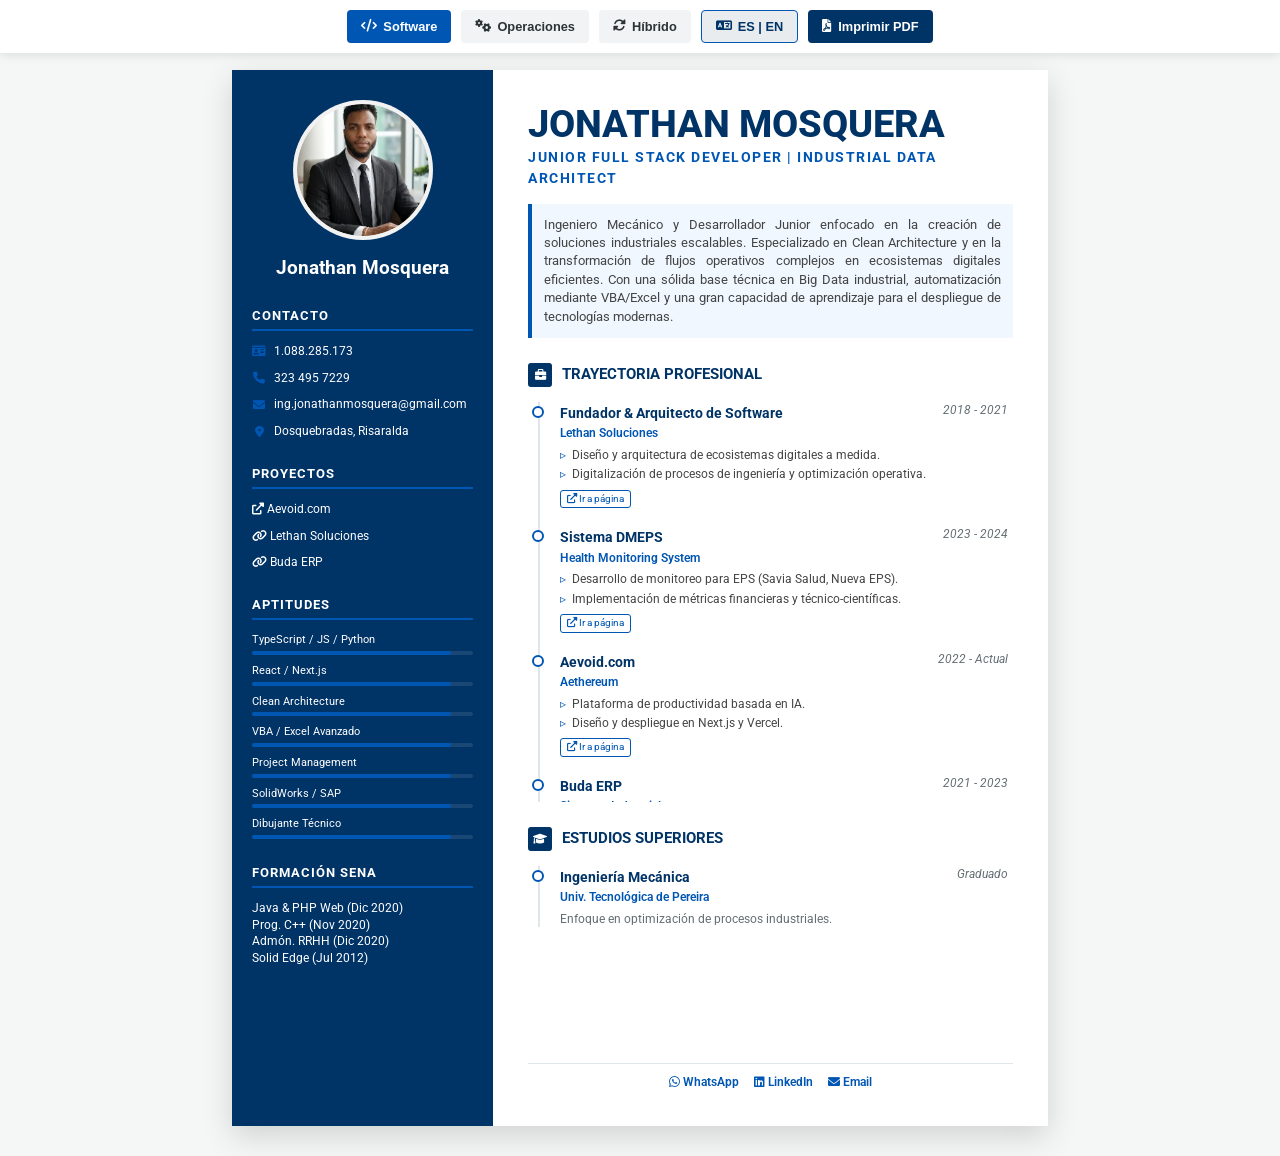
==== commit 05109a68: "correccion responsiva 2" ====
--- a/index.html
+++ b/index.html
@@ -29,7 +29,7 @@
         </button>
     </nav>
 
-    <div class="cv-wrapper" id="main-cv-wrapper">
+    <div class="cv-wrapper">
         <!-- SIDEBAR -->
         <aside class="sidebar">
             <div class="profile-container">
@@ -269,26 +269,9 @@
             window.print();
         }
 
-        function adjustMobileScale() {
-            const wrapperWidth = 816; // Ancho base tamaño carta
-            const screenWidth = window.innerWidth;
-            const margin = 10; // 5px a cada lado (total 10px)
-            
-            if(screenWidth < wrapperWidth + margin) {
-                // Cálculo de escala para que quepa en el ancho de pantalla menos los márgenes
-                const scale = (screenWidth - margin) / wrapperWidth;
-                document.querySelector('meta[name="viewport"]').setAttribute("content", `width=${wrapperWidth}, initial-scale=${scale.toFixed(3)}, maximum-scale=${scale.toFixed(3)}, user-scalable=no`);
-            } else {
-                document.querySelector('meta[name="viewport"]').setAttribute("content", "width=device-width, initial-scale=1.0");
-            }
-        }
-
         window.onload = () => {
             render();
-            adjustMobileScale();
         };
-
-        window.onresize = adjustMobileScale;
     </script>
 </body>
 </html>
--- a/css/styles.css
+++ b/css/styles.css
@@ -25,10 +25,6 @@
     background-color: #f4f7f6;
     color: var(--text-dark);
     line-height: 1.4;
-    /* Asegura que el contenido se centre cuando se escala en móviles */
-    display: flex;
-    flex-direction: column;
-    align-items: center;
 }
 
 /* ================================================================
@@ -42,60 +38,40 @@
     background: rgba(255, 255, 255, 0.98);
     display: flex;
     justify-content: center;
-    gap: 12px;
-    padding: 12px;
+    gap: 10px;
+    padding: 10px;
     z-index: 2000;
     box-shadow: 0 2px 10px rgba(0,0,0,0.1);
     backdrop-filter: blur(5px);
 }
 
 .btn {
-    padding: 8px 16px;
+    padding: 8px 14px;
     border-radius: 4px;
     border: none;
     cursor: pointer;
     font-weight: 600;
-    font-size: 0.85rem;
+    font-size: 0.8rem;
     display: flex;
     align-items: center;
-    gap: 8px;
+    gap: 6px;
     transition: all 0.2s ease;
-    user-select: none;
-}
-
-.btn-nav {
-    background-color: #f1f3f5;
-    color: var(--text-dark);
-}
-
-.btn-nav.active {
-    background-color: var(--accent-blue);
-    color: white;
-}
-
-.btn-lang {
-    background-color: #e9ecef;
-    color: var(--primary-blue);
-    border: 1px solid var(--accent-blue);
-}
-
-.btn-print {
-    background-color: var(--primary-blue);
-    color: white;
-    margin-left: 20px;
-}
-
-.btn:hover {
-    opacity: 0.9;
-    transform: translateY(-1px);
-}
-
-/* ================================================================
-   ESTRUCTURA PRINCIPAL (TAMAÑO CARTA)
+}
+
+.btn-nav { background-color: #f1f3f5; color: var(--text-dark); }
+.btn-nav.active { background-color: var(--accent-blue); color: white; }
+.btn-lang { background-color: #e9ecef; color: var(--primary-blue); border: 1px solid var(--accent-blue); }
+.btn-print { background-color: var(--primary-blue); color: white; }
+
+.btn:hover { opacity: 0.9; transform: translateY(-1px); }
+
+/* ================================================================
+   ESTRUCTURA PRINCIPAL (RESPONSIVE & TAMAÑO CARTA)
    ================================================================ */
 .cv-wrapper {
     width: 816px; /* Ancho carta a 96 DPI */
-    margin: 80px auto 40px;
+    max-width: 95%; /* Responsive en móviles */
+    margin: 70px auto 30px;
     background: var(--white);
     display: flex; 
     flex-direction: row;
@@ -103,21 +79,17 @@
     min-height: 1056px; /* Alto carta a 96 DPI */
     position: relative;
     overflow: hidden;
-    /* Garantiza centrado horizontal */
-    flex-shrink: 0;
 }
 
 /* SIDEBAR */
 .sidebar {
-    width: 30%;
+    width: 32%;
     background-color: var(--primary-blue);
     color: var(--white);
     padding: 30px 20px;
-    -webkit-print-color-adjust: exact;
-    print-color-adjust: exact;
-}
-
-/* --- ESTILOS DE FOTO / GIF --- */
+}
+
+/* --- EFECTO FOTO / GIF --- */
 .photo-frame-round {
     width: 140px;
     height: 140px;
@@ -126,8 +98,6 @@
     margin: 0 auto 15px;
     overflow: hidden;
     background: #eee;
-    /* Corrección de recorte circular para Webkit */
-    -webkit-mask-image: -webkit-radial-gradient(white, black);
 }
 
 .photo-container {
@@ -140,307 +110,144 @@
 
 .profile-photo, .profile-gif {
     position: absolute;
-    top: 0;
-    left: 0;
-    width: 100%;
-    height: 100%;
+    top: 0; left: 0;
+    width: 100%; height: 100%;
     object-fit: cover;
     border-radius: 50%;
-    transition: opacity 0.4s ease, visibility 0.4s;
-}
-
-.profile-gif {
-    opacity: 0;
-    visibility: hidden;
-    z-index: 2;
-}
-
-.profile-photo {
-    opacity: 1;
-    visibility: visible;
-    z-index: 1;
-}
-
-/* Efectos Hover */
-.photo-frame-round:hover .photo-container {
-    transform: scale(1.08);
-}
-
-.photo-frame-round:hover .profile-photo {
-    opacity: 0;
-    visibility: hidden;
-}
-
-.photo-frame-round:hover .profile-gif {
-    opacity: 1;
-    visibility: visible;
-}
-
-.user-name-sidebar {
-    text-align: center;
-    font-size: 1.25rem;
-    font-weight: 700;
-    margin-bottom: 25px;
-}
-
+    transition: opacity 0.4s ease;
+}
+
+.profile-gif { opacity: 0; }
+.photo-frame-round:hover .photo-container { transform: scale(1.1); }
+.photo-frame-round:hover .profile-photo { opacity: 0; }
+.photo-frame-round:hover .profile-gif { opacity: 1; }
+
+.user-name-sidebar { text-align: center; font-size: 1.2rem; margin-bottom: 25px; }
 .sidebar-section { margin-bottom: 25px; }
-
 .sidebar-title {
-    text-transform: uppercase;
-    font-size: 0.85rem;
-    letter-spacing: 1.5px;
-    border-bottom: 2px solid var(--accent-blue);
-    padding-bottom: 4px;
-    margin-bottom: 12px;
-    font-weight: 700;
-}
-
-.contact-info, .project-links, .extra-edu-list {
-    list-style: none;
-    font-size: 0.78rem;
-}
-
-.contact-info li, .project-links li {
-    margin-bottom: 10px;
-    display: flex;
-    align-items: center;
-    gap: 10px;
-}
-
-.contact-info i, .project-links i {
-    color: var(--accent-blue);
-    width: 14px;
-    text-align: center;
-}
-
-.project-links a {
-    color: white;
-    text-decoration: none;
-}
-
-.project-links a:hover { text-decoration: underline; }
+    text-transform: uppercase; font-size: 0.8rem; letter-spacing: 1px;
+    border-bottom: 2px solid var(--accent-blue); padding-bottom: 4px; margin-bottom: 12px;
+}
+
+.contact-info, .project-links, .extra-edu-list { list-style: none; font-size: 0.75rem; }
+.contact-info li, .project-links li { margin-bottom: 10px; display: flex; align-items: center; gap: 8px; }
+.contact-info i { color: var(--accent-blue); width: 14px; text-align: center; }
+.project-links a { color: white; text-decoration: none; }
 
 /* Aptitudes */
-.skill-item { margin-bottom: 10px; }
-.skill-name { display: flex; justify-content: space-between; font-size: 0.72rem; margin-bottom: 3px; }
-.progress-bg { height: 4px; background: rgba(255,255,255,0.1); border-radius: 10px; }
-.progress-fill { height: 100%; background: var(--accent-blue); border-radius: 10px; }
+.skill-item { margin-bottom: 8px; }
+.skill-name { display: flex; justify-content: space-between; font-size: 0.7rem; margin-bottom: 3px; }
+.progress-bg { height: 4px; background: rgba(255,255,255,0.1); border-radius: 4px; }
+.progress-fill { height: 100%; background: var(--accent-blue); border-radius: 4px; }
 
 /* MAIN CONTENT */
 .main-content {
-    width: 70%;
-    padding: 35px 35px;
+    width: 68%;
+    padding: 35px;
     display: flex;
     flex-direction: column;
 }
 
-.user-fullname {
-    color: var(--primary-blue);
-    font-size: 2.5rem;
-    font-weight: 800;
-    line-height: 1;
-}
-
-.user-role {
-    font-size: 0.9rem;
-    color: var(--accent-blue);
-    margin-top: 8px;
-    text-transform: uppercase;
-    letter-spacing: 2px;
-}
+.user-fullname { color: var(--primary-blue); font-size: 2.4rem; font-weight: 800; line-height: 1; }
+.user-role { font-size: 0.9rem; color: var(--accent-blue); margin-top: 5px; text-transform: uppercase; letter-spacing: 1.5px; }
 
 .profile-summary {
-    margin-top: 15px;
-    font-size: 0.85rem;
-    color: #444;
-    background: var(--light-blue);
-    padding: 12px;
-    border-left: 4px solid var(--accent-blue);
-    text-align: justify;
-    -webkit-print-color-adjust: exact;
-    print-color-adjust: exact;
+    margin-top: 15px; font-size: 0.82rem; color: #444; background: var(--light-blue);
+    padding: 12px; border-left: 4px solid var(--accent-blue); text-align: justify;
 }
 
 .section-header {
-    display: flex;
-    align-items: center;
-    gap: 10px;
-    margin: 25px 0 15px;
-    color: var(--primary-blue);
-    text-transform: uppercase;
-    font-weight: 700;
-    font-size: 1rem;
+    display: flex; align-items: center; gap: 10px; margin: 25px 0 15px;
+    color: var(--primary-blue); text-transform: uppercase; font-weight: 700; font-size: 0.95rem;
 }
 
 .section-header i {
-    background: var(--primary-blue);
-    color: white;
-    width: 26px;
-    height: 26px;
-    display: flex;
-    align-items: center;
-    justify-content: center;
-    border-radius: 3px;
-    font-size: 0.75rem;
-}
-
-/* SCROLLS INTERACTIVOS */
-.scrollable-content-banner, .scrollable-content-edu {
-    max-height: 400px;
-    overflow-y: auto;
-    padding-right: 10px;
-    margin-bottom: 10px;
-}
-
-.scrollable-content-banner::-webkit-scrollbar, 
-.scrollable-content-edu::-webkit-scrollbar {
-    width: 4px;
-}
-
-.scrollable-content-banner::-webkit-scrollbar-thumb, 
-.scrollable-content-edu::-webkit-scrollbar-thumb {
-    background: var(--accent-blue);
-    border-radius: 10px;
-}
-
-.timeline {
-    position: relative;
-    padding-left: 25px;
-    margin-left: 8px;
-    border-left: 2px solid var(--border-light);
-}
-
-.timeline-item { position: relative; margin-bottom: 20px; }
-
+    background: var(--primary-blue); color: white; width: 24px; height: 24px;
+    display: flex; align-items: center; justify-content: center; border-radius: 3px; font-size: 0.7rem;
+}
+
+/* SCROLLS */
+.scrollable-content-banner, .scrollable-content-edu { max-height: 400px; overflow-y: auto; padding-right: 5px; }
+
+.timeline { position: relative; padding-left: 20px; margin-left: 10px; border-left: 2px solid var(--border-light); }
+.timeline-item { position: relative; margin-bottom: 18px; }
 .timeline-node {
-    position: absolute;
-    left: -34px;
-    top: 5px;
-    width: 14px;
-    height: 14px;
-    background: white;
-    border: 3px solid var(--accent-blue);
-    border-radius: 50%;
-    z-index: 5;
-}
-
-.timeline-header { display: flex; justify-content: space-between; align-items: flex-start; margin-bottom: 4px; }
-.job-title { font-weight: 700; font-size: 0.9rem; color: var(--primary-blue); display: block; }
-.company { color: var(--accent-blue); font-weight: 600; font-size: 0.8rem; }
-.job-date { font-size: 0.75rem; color: var(--text-gray); font-style: italic; white-space: nowrap; }
-
-.tasks-list { list-style: none; font-size: 0.82rem; color: #444; margin-top: 4px; }
-.tasks-list li { margin-bottom: 3px; position: relative; padding-left: 15px; }
+    position: absolute; left: -28px; top: 4px; width: 12px; height: 12px;
+    background: white; border: 2px solid var(--accent-blue); border-radius: 50%;
+}
+
+.timeline-header { display: flex; justify-content: space-between; margin-bottom: 4px; }
+.job-title { font-weight: 700; font-size: 0.85rem; color: var(--primary-blue); }
+.company { color: var(--accent-blue); font-size: 0.78rem; font-weight: 600; display: block; }
+.job-date { font-size: 0.72rem; color: var(--text-gray); font-style: italic; }
+
+.tasks-list { list-style: none; font-size: 0.78rem; color: #444; margin-top: 3px; }
+.tasks-list li { margin-bottom: 2px; position: relative; padding-left: 12px; }
 .tasks-list li::before { content: '▹'; position: absolute; left: 0; color: var(--accent-blue); }
 
 .exp-link {
-    display: inline-block;
-    margin-top: 6px;
-    font-size: 0.7rem;
-    color: var(--accent-blue);
-    text-decoration: none;
-    font-weight: 700;
-    border: 1px solid var(--accent-blue);
-    padding: 2px 8px;
-    border-radius: 4px;
-    transition: 0.3s;
-}
-
-.exp-link:hover {
-    background: var(--accent-blue);
-    color: white;
-}
-
-.edu-details { font-size: 0.82rem; color: var(--text-gray); margin-top: 4px; }
+    display: inline-block; margin-top: 5px; font-size: 0.65rem; color: var(--accent-blue);
+    text-decoration: none; border: 1px solid var(--accent-blue); padding: 1px 6px; border-radius: 3px;
+}
+
+.edu-details { font-size: 0.78rem; color: var(--text-gray); }
 
 /* FOOTER */
-.cv-footer {
-    margin-top: auto;
-    padding-top: 20px;
-    padding-bottom: 5px;
-    text-align: center;
-}
-
-.footer-line {
-    height: 1px;
-    background: var(--border-light);
-    margin-bottom: 12px;
-}
-
-.footer-content {
-    display: flex;
-    justify-content: center;
-    gap: 20px;
-}
-
-.footer-content a {
-    color: var(--accent-blue);
-    text-decoration: none;
-    font-size: 0.8rem;
-    font-weight: 600;
-    display: flex;
-    align-items: center;
-    gap: 6px;
-    transition: 0.3s;
-}
-
-.footer-content a:hover {
-    color: var(--primary-blue);
-    transform: translateY(-2px);
-}
-
-/* ================================================================
-   OPTIMIZACIÓN DE IMPRESIÓN (PDF PERFECTO)
+.cv-footer { margin-top: auto; padding-top: 15px; text-align: center; }
+.footer-line { height: 1px; background: var(--border-light); margin-bottom: 10px; }
+.footer-content { display: flex; justify-content: center; gap: 15px; font-size: 0.75rem; }
+.footer-content a { color: var(--accent-blue); text-decoration: none; font-weight: 600; }
+
+/* ================================================================
+   ADAPTACIÓN MÓVIL (RESPONSIVE NORMAL)
+   ================================================================ */
+@media screen and (max-width: 816px) {
+    .cv-wrapper {
+        flex-direction: column;
+        width: 100%;
+        margin-top: 60px;
+    }
+    .sidebar, .main-content {
+        width: 100%;
+    }
+    .sidebar { padding: 25px; }
+    .main-content { padding: 20px; }
+    .user-fullname { font-size: 1.8rem; }
+}
+
+/* ================================================================
+   IMPRESIÓN (TAMAÑO CARTA GARANTIZADO)
    ================================================================ */
 @media print {
     @page { 
-        size: letter; 
+        size: letter; /* 8.5in x 11in */
         margin: 0; 
     }
     
-    body { 
-        background: white !important; 
-        -webkit-print-color-adjust: exact !important; 
-        print-color-adjust: exact !important;
-        display: block !important;
-    }
-    
+    body { background: white !important; }
     .no-print { display: none !important; }
 
-    .profile-gif { display: none !important; }
-    .profile-photo { opacity: 1 !important; visibility: visible !important; }
-    .photo-container { transform: none !important; }
-
-    /* Ajuste para que todo quepa en una página */
-    #experience-timeline .timeline-item:nth-child(n+5) {
-        display: none !important;
-    }
-
     .cv-wrapper {
+        width: 816px !important; /* Forzar ancho físico */
+        min-height: 1056px !important; /* Forzar alto físico */
         margin: 0 !important;
         box-shadow: none !important;
-        width: 100% !important;
-        min-height: 100vh !important;
         display: flex !important;
         flex-direction: row !important;
-    }
-
-    .sidebar { 
-        width: 30% !important;
-        min-height: 100vh !important;
-    }
-
-    .main-content {
-        width: 70% !important;
-    }
-
+        -webkit-print-color-adjust: exact;
+        print-color-adjust: exact;
+    }
+
+    .sidebar { width: 30% !important; background-color: var(--primary-blue) !important; color: white !important; }
+    .main-content { width: 70% !important; }
+    
+    .profile-photo { opacity: 1 !important; }
+    .profile-gif { display: none !important; }
+    
     .scrollable-content-banner, .scrollable-content-edu {
         max-height: none !important;
         overflow: visible !important;
-        padding-right: 0 !important;
-    }
-    
-    .timeline-item, .sidebar-section, .cv-footer { 
-        page-break-inside: avoid; 
-    }
-}
+    }
+
+    .timeline-item, .sidebar-section, .cv-footer { page-break-inside: avoid; }
+}
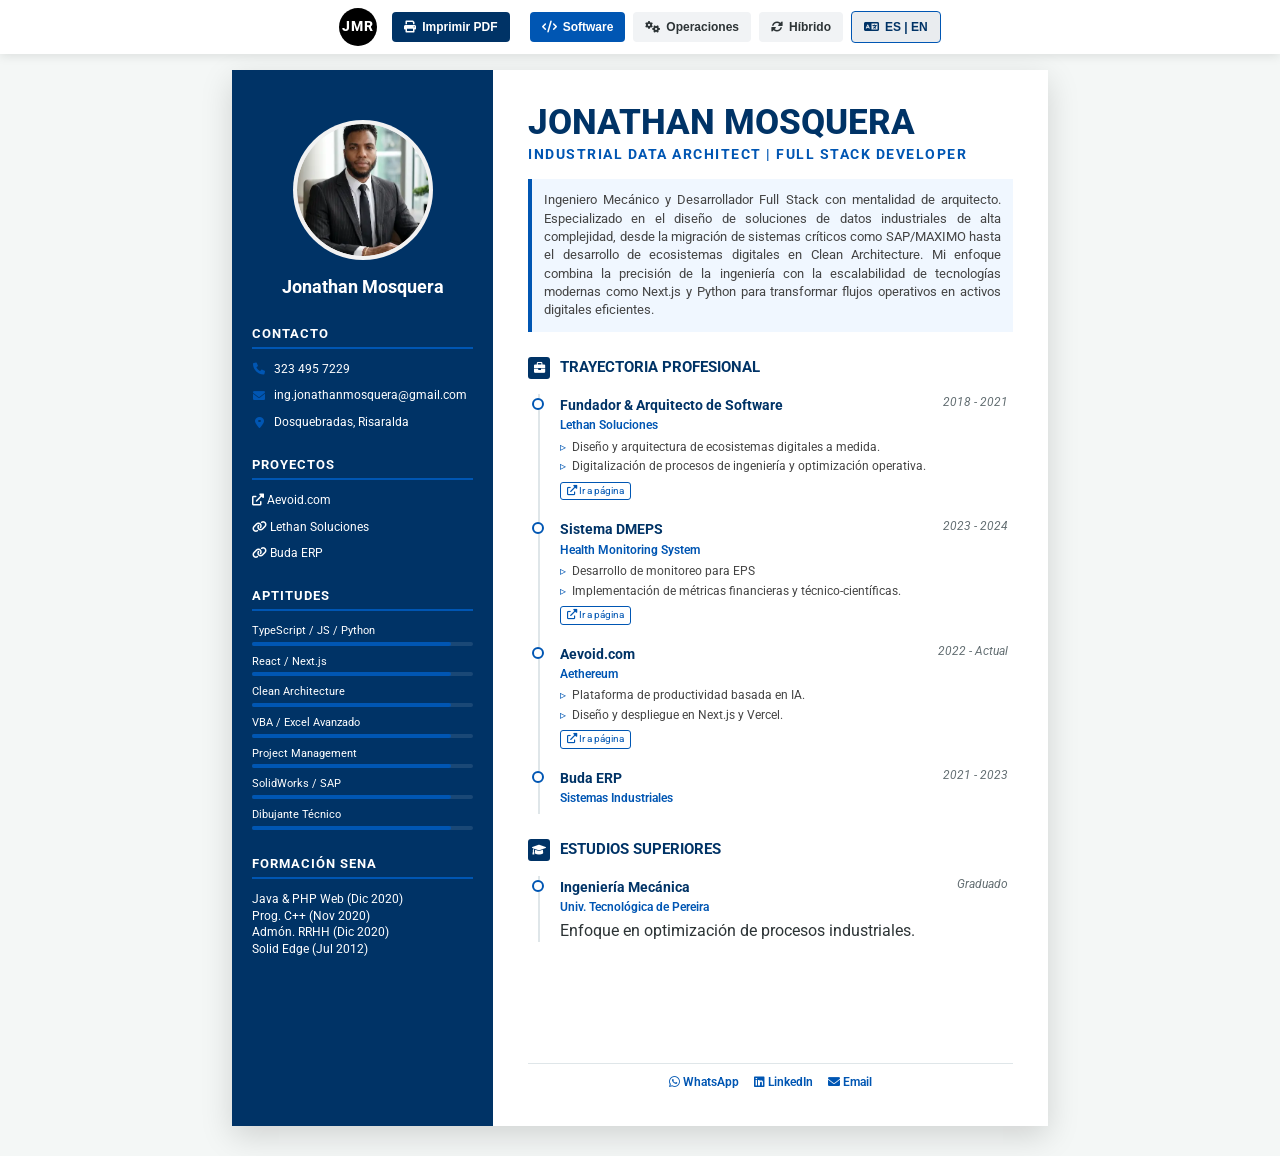
==== commit 42c240d6: "bloqueo de imagenes" ====
--- a/index.html
+++ b/index.html
@@ -10,23 +10,38 @@
 </head>
 <body>
 
-    <!-- NAVEGACIÓN -->
+    <!-- NAVEGACIÓN RESTAURADA -->
     <nav class="action-buttons no-print">
-        <button class="btn btn-nav active" id="btn-software" onclick="updateProfile('software', this)">
-            <i class="fas fa-code"></i> Software
-        </button>
-        <button class="btn btn-nav" onclick="updateProfile('operaciones', this)">
-            <i class="fas fa-cogs"></i> Operaciones
-        </button>
-        <button class="btn btn-nav" onclick="updateProfile('hibrido', this)">
-            <i class="fas fa-sync-alt"></i> Híbrido
-        </button>
-        <button class="btn btn-lang" onclick="toggleLanguage()">
-            <i class="fas fa-language"></i> <span id="lang-label">ES | EN</span>
-        </button>
-        <button class="btn btn-print" onclick="handlePrint()">
-            <i class="fas fa-file-pdf"></i> Imprimir PDF
-        </button>
+        <div class="nav-top-bar">
+            <!-- Logo JMR (Fondo negro, letras blancas definido en CSS) -->
+            <div class="nav-logo">JMR</div>
+            
+            <!-- Grupo de acciones externas (Imprimir y Hamburguesa) -->
+            <div class="nav-external-actions">
+                <button class="btn btn-print" onclick="handlePrint()" title="Imprimir PDF">
+                    <i class="fas fa-print"></i>
+                </button>
+                <button class="hamburger-btn" id="hamburger-btn" onclick="toggleMenu()" aria-label="Menú">
+                    <i class="fas fa-bars"></i>
+                </button>
+            </div>
+        </div>
+
+        <!-- Menú colapsable (Botones de Rol y Lenguaje) -->
+        <div class="nav-menu-links" id="nav-menu-links">
+            <button class="btn btn-nav active" id="btn-software" onclick="updateProfile('software', this); closeMenu()">
+                <i class="fas fa-code"></i> Software
+            </button>
+            <button class="btn btn-nav" onclick="updateProfile('operaciones', this); closeMenu()">
+                <i class="fas fa-cogs"></i> Operaciones
+            </button>
+            <button class="btn btn-nav" onclick="updateProfile('hibrido', this); closeMenu()">
+                <i class="fas fa-sync-alt"></i> Híbrido
+            </button>
+            <button class="btn btn-lang" onclick="toggleLanguage()">
+                <i class="fas fa-language"></i> <span id="lang-label">ES | EN</span>
+            </button>
+        </div>
     </nav>
 
     <div class="cv-wrapper">
@@ -35,8 +50,9 @@
             <div class="profile-container">
                 <div class="photo-frame-round">
                     <div class="photo-container">
-                        <img src="Public/images/Picture.webp" alt="Jonathan Mosquera" class="profile-photo" onerror="this.src='https://via.placeholder.com/160?text=JM'">
-                        <img src="Public/images/Picture.gif" alt="Jonathan GIF" class="profile-gif">
+                        <!-- Imágenes con protección contra arrastre y clic derecho -->
+                        <img src="Public/images/Picture.webp" alt="Jonathan Mosquera" class="profile-photo" draggable="false" oncontextmenu="return false;" onerror="this.src='https://via.placeholder.com/160?text=JM'">
+                        <img src="Public/images/Picture.gif" alt="Jonathan GIF" class="profile-photo profile-gif" draggable="false" oncontextmenu="return false;">
                     </div>
                 </div>
                 <h3 class="user-name-sidebar">Jonathan Mosquera</h3>
@@ -45,7 +61,6 @@
             <section class="sidebar-section">
                 <h3 class="sidebar-title" id="title-contact">Contacto</h3>
                 <ul class="contact-info">
-                    <li><i class="fas fa-id-card"></i> 1.088.285.173</li>
                     <li><i class="fas fa-phone"></i> 323 495 7229</li>
                     <li><i class="fas fa-envelope"></i> ing.jonathanmosquera@gmail.com</li>
                     <li><i class="fas fa-map-marker-alt"></i> Dosquebradas, Risaralda</li>
@@ -98,7 +113,6 @@
                 </div>
             </section>
 
-            <!-- FOOTER INTEGRADO -->
             <footer class="cv-footer">
                 <div class="footer-line"></div>
                 <div class="footer-content">
@@ -118,22 +132,22 @@
         const data = {
             software: {
                 es: {
-                    role: "Junior Full Stack Developer | Industrial Data Architect",
-                    summary: "Ingeniero Mecánico y Desarrollador Junior enfocado en la creación de soluciones industriales escalables. Especializado en Clean Architecture y en la transformación de flujos operativos complejos en ecosistemas digitales eficientes. Con una sólida base técnica en Big Data industrial, automatización mediante VBA/Excel y una gran capacidad de aprendizaje para el despliegue de tecnologías modernas.",
+                    role: "Industrial Data Architect | Full Stack Developer",
+                    summary: "Ingeniero Mecánico y Desarrollador Full Stack con mentalidad de arquitecto. Especializado en el diseño de soluciones de datos industriales de alta complejidad, desde la migración de sistemas críticos como SAP/MAXIMO hasta el desarrollo de ecosistemas digitales en Clean Architecture. Mi enfoque combina la precisión de la ingeniería con la escalabilidad de tecnologías modernas como Next.js y Python para transformar flujos operativos en activos digitales eficientes.",
                     exp: [
                         { t: "Fundador & Arquitecto de Software", c: "Lethan Soluciones", d: "2018 - 2021", url: "https://lethansoluciones.com", tasks: ["Diseño y arquitectura de ecosistemas digitales a medida.", "Digitalización de procesos de ingeniería y optimización operativa."] },
-                        { t: "Sistema DMEPS", c: "Health Monitoring System", d: "2023 - 2024", url: "https://dmeps.com", tasks: ["Desarrollo de monitoreo para EPS (Savia Salud, Nueva EPS).", "Implementación de métricas financieras y técnico-científicas."] },
+                        { t: "Sistema DMEPS", c: "Health Monitoring System", d: "2023 - 2024", url: "https://dmeps.com", tasks: ["Desarrollo de monitoreo para EPS", "Implementación de métricas financieras y técnico-científicas."] },
                         { t: "Aevoid.com", c: "Aethereum", d: "2022 - Actual", url: "https://aevoid.com", tasks: ["Plataforma de productividad basada en IA.", "Diseño y despliegue en Next.js y Vercel."] },
                         { t: "Buda ERP", c: "Sistemas Industriales", d: "2021 - 2023", url: "#", tasks: ["Arquitectura de módulos de ingeniería de troqueles.", "Optimización de corte mediante algoritmos de materiales."] },
                         { t: "Soporte IT / Data Architect", c: "Soluciones Industriales GYP", d: "2021 - 2024", url: "#", tasks: ["Ecosistema digital para 30,000+ registros.", "Automatización de nómina y migración a SAP/MAXIMO."] }
                     ]
                 },
                 en: {
-                    role: "Junior Full Stack Developer | Industrial Data Architect",
-                    summary: "Mechanical Engineer and Junior Developer focused on creating scalable industrial solutions. Specialized in Clean Architecture and transforming complex operational flows into efficient digital ecosystems. With a solid technical foundation in industrial Big Data, VBA/Excel automation, and a high learning capacity for deploying modern technologies.",
+                    role: "Industrial Data Architect | Full Stack Developer",
+                    summary: "Mechanical Engineer and Full Stack Developer with an architect's mindset. Specialized in designing high-complexity industrial data solutions, from critical system migrations (SAP/MAXIMO) to developing digital ecosystems using Clean Architecture. My approach merges engineering precision with the scalability of modern technologies like Next.js and Python to transform operational flows into efficient digital assets.",
                     exp: [
                         { t: "Founder & Software Architect", c: "Lethan Soluciones", d: "2018 - 2021", url: "https://lethansoluciones.com", tasks: ["Design and architecture of custom digital ecosystems.", "Digitalization of engineering processes and operational optimization."] },
-                        { t: "DMEPS System", c: "Health Monitoring System", d: "2023 - 2024", url: "https://dmeps.com", tasks: ["Monitoring system development for Health Entities (Savia Salud, Nueva EPS).", "Implementation of financial and technical-scientific metrics."] },
+                        { t: "DMEPS System", c: "Health Monitoring System", d: "2023 - 2024", url: "https://dmeps.com", tasks: ["Monitoring system development for Health Entities", "Implementation of financial and technical-scientific metrics."] },
                         { t: "Aevoid.com", c: "Aethereum", d: "2022 - Present", url: "https://aevoid.com", tasks: ["AI-based productivity platform.", "Design and deployment using Next.js and Vercel."] },
                         { t: "Buda ERP", c: "Industrial Systems", d: "2021 - 2023", url: "#", tasks: ["Architecture of die engineering modules.", "Cutting optimization via material algorithms."] },
                         { t: "IT Support / Data Architect", c: "GYP Industrial Solutions", d: "2021 - 2024", url: "#", tasks: ["Digital ecosystem for 30,000+ records.", "Payroll automation and migration to SAP/MAXIMO."] }
@@ -143,18 +157,18 @@
             operaciones: {
                 es: {
                     role: "Ingeniero de Operaciones | Project Manager",
-                    summary: "Ingeniero Mecánico con enfoque en la dirección de proyectos industriales y optimización operativa. Especialista en liderar equipos técnicos y aplicar metodologías Lean. Domina herramientas de Project Management y automatización en Office para maximizar la productividad y seguridad.",
-                    exp: [
-                        { t: "Director Comercial / Técnico", c: "Soluciones Industriales GYP", d: "2021 - 2024", url: "#", tasks: ["Liderazgo técnico en proyectos con Hitachi Energy y Suzuki.", "Optimización de procesos de mantenimiento y montaje."] },
+                    summary: "Líder de ingeniería con amplia trayectoria en la dirección de proyectos industriales de alto impacto. Experto en la coordinación técnica de montajes y mantenimiento para sectores estratégicos (Hitachi Energy), asegurando la trazabilidad operativa y el cumplimiento de estándares internacionales. Mi perfil integra una gestión de cuadrillas eficiente con el uso de herramientas avanzadas de Project Management para maximizar la productividad y la seguridad en campo.",
+                    exp: [
+                        { t: "Director Comercial / Técnico", c: "Soluciones Industriales GYP", d: "2021 - 2024", url: "#", tasks: ["Liderazgo técnico en proyectos con Hitachi Energy.", "Optimización de procesos de mantenimiento y montaje."] },
                         { t: "Ingeniero Residente", c: "Ingeniería de Pereira (Bioenergy)", d: "2016 - 2018", url: "#", tasks: ["Supervisión de cuadrillas de 30+ operarios.", "Control de Dossier de calidad e interpretación de isométricos."] },
                         { t: "Ingeniero Residente", c: "Industrias del Pacífico", d: "2015 - 2019", url: "#", tasks: ["Montaje de tanques y estructuras metálicas certificadas.", "Garantía de estándares de soldadura y seguridad industrial."] }
                     ]
                 },
                 en: {
                     role: "Operations Engineer | Project Manager",
-                    summary: "Mechanical Engineer with a focus on industrial project management and operational optimization. Specialist in leading technical teams and applying Lean methodologies. Mastery of Project Management tools and Office automation to maximize productivity and safety.",
-                    exp: [
-                        { t: "Commercial / Technical Director", c: "GYP Industrial Solutions", d: "2021 - 2024", url: "#", tasks: ["Technical leadership for projects with Hitachi Energy and Suzuki.", "Optimization of maintenance and assembly processes."] },
+                    summary: "Engineering leader with extensive experience in directing high-impact industrial projects. Expert in technical coordination for assembly and maintenance in strategic sectors (Hitachi Energy), ensuring operational traceability and compliance with international standards. My profile integrates efficient crew management with advanced Project Management tools to maximize productivity and safety in the field.",
+                    exp: [
+                        { t: "Commercial / Technical Director", c: "GYP Industrial Solutions", d: "2021 - 2024", url: "#", tasks: ["Technical leadership for projects with Hitachi Energy.", "Optimization of maintenance and assembly processes."] },
                         { t: "Resident Engineer", c: "Ingeniería de Pereira (Bioenergy)", d: "2016 - 2018", url: "#", tasks: ["Supervision of 30+ operators crews.", "Quality Dossier control and isometric drawing interpretation."] },
                         { t: "Resident Engineer", c: "Industrias del Pacífico", d: "2015 - 2019", url: "#", tasks: ["Assembly of tanks and certified metallic structures.", "Assurance of welding standards and industrial safety."] }
                     ]
@@ -163,7 +177,7 @@
             hibrido: {
                 es: {
                     role: "Consultor en Transformación Digital | Ing. Mecánico",
-                    summary: "Especialista en cerrar la brecha entre el diseño de ingeniería y la ejecución digital. Capacidad probada para digitalizar procesos de manufactura mediante VBA, Excel y software a medida, optimizando la trazabilidad industrial y el Project Management.",
+                    summary: "Consultor en Transformación Digital con una ventaja competitiva única: entiendo el proceso porque estoy inmerso en él. Como Ingeniero Mecánico y Desarrollador, no solo programo herramientas, sino que diseño soluciones basadas en una comprensión profunda de la realidad operativa en planta. Esta inmersión me permite cerrar la brecha entre el diseño de ingeniería y la ejecución digital, ofreciendo un servicio superior que optimiza la trazabilidad y la toma de decisiones.",
                     exp: [
                         { t: "Consultor Técnico Digital", c: "Soluciones Industriales GYP", d: "2021 - 2024", url: "#", tasks: ["Digitalización de procesos de trazabilidad de activos.", "Desarrollo de tableros para transparencia de costos operativos."] },
                         { t: "Fundador & Consultor", c: "Lethan Soluciones", d: "2018 - 2021", url: "https://lethansoluciones.com", tasks: ["Diseño estructural de alta precisión con software CAD/BIM.", "Optimización de proyectos mediante integración tecnológica."] }
@@ -171,7 +185,7 @@
                 },
                 en: {
                     role: "Digital Transformation Consultant | Mechanical Eng.",
-                    summary: "Specialist in bridging the gap between engineering design and digital execution. Proven ability to digitalize manufacturing processes through VBA, Excel, and custom software, optimizing industrial traceability and Project Management.",
+                    summary: "Digital Transformation Consultant with a unique competitive edge: I understand the process because I am immersed in it. As a Mechanical Engineer and Developer, I don't just code tools; I design solutions based on a deep understanding of shop-floor operational reality. This immersion allows me to bridge the gap between engineering design and digital execution, providing a superior service that optimizes traceability and decision-making.",
                     exp: [
                         { t: "Digital Technical Consultant", c: "GYP Industrial Solutions", d: "2021 - 2024", url: "#", tasks: ["Digitalization of asset traceability processes.", "Dashboard development for operational cost transparency."] },
                         { t: "Founder & Consultant", c: "Lethan Soluciones", d: "2018 - 2021", url: "https://lethansoluciones.com", tasks: ["High-precision structural design using CAD/BIM software.", "Project optimization through technology integration."] }
@@ -197,31 +211,37 @@
             }
         };
 
+        // Lógica de navegación
+        function toggleMenu() {
+            const menu = document.getElementById('nav-menu-links');
+            menu.classList.toggle('active');
+        }
+
+        function closeMenu() {
+            const menu = document.getElementById('nav-menu-links');
+            menu.classList.remove('active');
+        }
+
         function render() {
             const p = data[currentProfile][currentLang];
             const s = staticData[currentLang];
 
-            // Renderizado de textos principales
             document.getElementById('dynamic-role').innerText = p.role;
             document.getElementById('dynamic-summary').innerText = p.summary;
             
-            // Actualización de títulos
             Object.keys(s.titles).forEach(id => {
                 const el = document.getElementById(`title-${id}`);
                 if(el) el.innerText = s.titles[id];
             });
 
-            // Renderizado de habilidades
             document.getElementById('skills-container').innerHTML = s.skills.map(skill => `
                 <div class="skill-item">
                     <div class="skill-name"><span>${skill}</span></div>
                     <div class="progress-bg"><div class="progress-fill" style="width: 90%"></div></div>
                 </div>`).join('');
 
-            // SENA
             document.getElementById('sena-list').innerHTML = s.sena.map(item => `<li>${item}</li>`).join('');
 
-            // Experiencia
             document.getElementById('experience-timeline').innerHTML = p.exp.map(e => `
                 <div class="timeline-item">
                     <div class="timeline-node"></div>
@@ -238,7 +258,6 @@
                     ${(e.url && e.url !== "#") ? `<a href="${e.url}" target="_blank" class="exp-link"><i class="fas fa-external-link-alt"></i> ${s.goPage}</a>` : ''}
                 </div>`).join('');
 
-            // Educación
             document.getElementById('education-timeline').innerHTML = s.edu.map(e => `
                 <div class="timeline-item">
                     <div class="timeline-node"></div>
@@ -263,7 +282,6 @@
             render();
         }
 
-        // Función de impresión
         function handlePrint() {
             window.focus();
             window.print();
@@ -271,7 +289,22 @@
 
         window.onload = () => {
             render();
+            
+            // Protección global adicional para todas las imágenes
+            document.querySelectorAll('img').forEach(img => {
+                img.addEventListener('contextmenu', e => e.preventDefault());
+                img.addEventListener('dragstart', e => e.preventDefault());
+            });
         };
+
+        // Cerrar menú al hacer clic fuera
+        document.addEventListener('click', (e) => {
+            const menu = document.getElementById('nav-menu-links');
+            const btn = document.getElementById('hamburger-btn');
+            if (menu.classList.contains('active') && !menu.contains(e.target) && !btn.contains(e.target)) {
+                closeMenu();
+            }
+        });
     </script>
 </body>
 </html>
--- a/css/styles.css
+++ b/css/styles.css
@@ -28,7 +28,7 @@
 }
 
 /* ================================================================
-   NAVEGACIÓN (BOTONES SUPERIORES)
+   NAVEGACIÓN (LOGO JMR + HAMBURGUESA + ADAPTACIÓN)
    ================================================================ */
 .action-buttons {
     position: fixed;
@@ -37,25 +37,72 @@
     width: 100%;
     background: rgba(255, 255, 255, 0.98);
     display: flex;
-    justify-content: center;
-    gap: 10px;
-    padding: 10px;
+    align-items: center;
+    justify-content: space-between;
+    padding: 8px 15px;
     z-index: 2000;
     box-shadow: 0 2px 10px rgba(0,0,0,0.1);
     backdrop-filter: blur(5px);
 }
 
+.nav-top-bar {
+    display: flex;
+    align-items: center;
+    gap: 15px;
+}
+
+/* Logo Circular JMR */
+.nav-logo {
+    width: 38px;
+    height: 38px;
+    background-color: #000;
+    color: #fff;
+    border-radius: 50%;
+    display: flex;
+    align-items: center;
+    justify-content: center;
+    font-weight: 800;
+    font-size: 0.85rem;
+    letter-spacing: 1px;
+    flex-shrink: 0;
+}
+
+.nav-external-actions {
+    display: flex;
+    align-items: center;
+    gap: 10px;
+}
+
+/* Botón Hamburguesa */
+.hamburger-btn {
+    display: none; /* Oculto en escritorio */
+    background: none;
+    border: none;
+    font-size: 1.4rem;
+    color: var(--primary-blue);
+    cursor: pointer;
+    padding: 5px;
+}
+
+/* Menú de Enlaces */
+.nav-menu-links {
+    display: flex;
+    gap: 8px;
+    align-items: center;
+}
+
 .btn {
-    padding: 8px 14px;
+    padding: 8px 12px;
     border-radius: 4px;
     border: none;
     cursor: pointer;
     font-weight: 600;
-    font-size: 0.8rem;
+    font-size: 0.75rem;
     display: flex;
     align-items: center;
     gap: 6px;
     transition: all 0.2s ease;
+    white-space: nowrap;
 }
 
 .btn-nav { background-color: #f1f3f5; color: var(--text-dark); }
@@ -65,18 +112,45 @@
 
 .btn:hover { opacity: 0.9; transform: translateY(-1px); }
 
-/* ================================================================
-   ESTRUCTURA PRINCIPAL (RESPONSIVE & TAMAÑO CARTA)
+/* Adaptación para Escritorio (DESKTOP) */
+@media screen and (min-width: 817px) {
+    .action-buttons {
+        justify-content: center; /* Centrar toda la barra en escritorio */
+        gap: 20px;
+        padding: 8px 20px;
+    }
+    
+    .nav-top-bar {
+        order: -1; /* Logo a la izquierda */
+    }
+
+    .nav-external-actions {
+        order: 2; /* Botón imprimir al final de la fila */
+    }
+    
+    .nav-menu-links {
+        display: flex !important;
+        order: 1;
+    }
+
+    /* En escritorio el botón imprimir recupera su texto vía CSS si es necesario o se mantiene estándar */
+    .btn-print::after {
+        content: " Imprimir PDF";
+    }
+}
+
+/* ================================================================
+   ESTRUCTURA PRINCIPAL
    ================================================================ */
 .cv-wrapper {
-    width: 816px; /* Ancho carta a 96 DPI */
-    max-width: 95%; /* Responsive en móviles */
+    width: 816px; 
+    max-width: 95%;
     margin: 70px auto 30px;
     background: var(--white);
     display: flex; 
     flex-direction: row;
     box-shadow: var(--shadow);
-    min-height: 1056px; /* Alto carta a 96 DPI */
+    min-height: 1056px;
     position: relative;
     overflow: hidden;
 }
@@ -89,13 +163,12 @@
     padding: 30px 20px;
 }
 
-/* --- EFECTO FOTO / GIF --- */
 .photo-frame-round {
     width: 140px;
     height: 140px;
     border: 4px solid rgba(255,255,255,0.2);
     border-radius: 50%;
-    margin: 0 auto 15px;
+    margin: 20px auto 15px;
     overflow: hidden;
     background: #eee;
 }
@@ -104,8 +177,6 @@
     position: relative;
     width: 100%;
     height: 100%;
-    cursor: pointer;
-    transition: transform 0.4s cubic-bezier(0.175, 0.885, 0.32, 1.275);
 }
 
 .profile-photo, .profile-gif {
@@ -118,11 +189,10 @@
 }
 
 .profile-gif { opacity: 0; }
-.photo-frame-round:hover .photo-container { transform: scale(1.1); }
 .photo-frame-round:hover .profile-photo { opacity: 0; }
 .photo-frame-round:hover .profile-gif { opacity: 1; }
 
-.user-name-sidebar { text-align: center; font-size: 1.2rem; margin-bottom: 25px; }
+.user-name-sidebar { text-align: center; font-size: 1.1rem; margin-bottom: 25px; }
 .sidebar-section { margin-bottom: 25px; }
 .sidebar-title {
     text-transform: uppercase; font-size: 0.8rem; letter-spacing: 1px;
@@ -148,8 +218,8 @@
     flex-direction: column;
 }
 
-.user-fullname { color: var(--primary-blue); font-size: 2.4rem; font-weight: 800; line-height: 1; }
-.user-role { font-size: 0.9rem; color: var(--accent-blue); margin-top: 5px; text-transform: uppercase; letter-spacing: 1.5px; }
+.user-fullname { color: var(--primary-blue); font-size: 2.2rem; font-weight: 800; line-height: 1; }
+.user-role { font-size: 0.85rem; color: var(--accent-blue); margin-top: 5px; text-transform: uppercase; letter-spacing: 1.5px; }
 
 .profile-summary {
     margin-top: 15px; font-size: 0.82rem; color: #444; background: var(--light-blue);
@@ -162,12 +232,12 @@
 }
 
 .section-header i {
-    background: var(--primary-blue); color: white; width: 24px; height: 24px;
+    background: var(--primary-blue); color: white; width: 22px; height: 22px;
     display: flex; align-items: center; justify-content: center; border-radius: 3px; font-size: 0.7rem;
 }
 
 /* SCROLLS */
-.scrollable-content-banner, .scrollable-content-edu { max-height: 400px; overflow-y: auto; padding-right: 5px; }
+.scrollable-content-banner, .scrollable-content-edu { max-height: 420px; overflow-y: auto; padding-right: 5px; }
 
 .timeline { position: relative; padding-left: 20px; margin-left: 10px; border-left: 2px solid var(--border-light); }
 .timeline-item { position: relative; margin-bottom: 18px; }
@@ -190,8 +260,6 @@
     text-decoration: none; border: 1px solid var(--accent-blue); padding: 1px 6px; border-radius: 3px;
 }
 
-.edu-details { font-size: 0.78rem; color: var(--text-gray); }
-
 /* FOOTER */
 .cv-footer { margin-top: auto; padding-top: 15px; text-align: center; }
 .footer-line { height: 1px; background: var(--border-light); margin-bottom: 10px; }
@@ -199,28 +267,62 @@
 .footer-content a { color: var(--accent-blue); text-decoration: none; font-weight: 600; }
 
 /* ================================================================
-   ADAPTACIÓN MÓVIL (RESPONSIVE NORMAL)
+   ADAPTACIÓN MÓVIL (PORTRAIT / 5PX MARGIN)
    ================================================================ */
 @media screen and (max-width: 816px) {
+    .action-buttons {
+        flex-direction: column;
+        padding: 8px 5px; /* Margen de 5px a los lados solicitado */
+    }
+
+    .nav-top-bar {
+        width: 100%;
+        justify-content: space-between;
+    }
+
+    .hamburger-btn { display: block; }
+    
+    .nav-menu-links {
+        display: none; 
+        flex-direction: column;
+        width: 100%;
+        margin-top: 10px;
+        background: #fff;
+        padding-bottom: 10px;
+        border-top: 1px solid var(--border-light);
+    }
+    
+    .nav-menu-links.active { display: flex; }
+
+    .btn-nav, .btn-lang {
+        width: 100%;
+        justify-content: center;
+        padding: 12px;
+        border-radius: 0;
+        font-size: 0.9rem;
+    }
+
+    /* Ocultar el texto del botón imprimir en móvil para que quede solo el icono junto a la hamburguesa */
+    .btn-print::after {
+        content: none;
+    }
+
     .cv-wrapper {
         flex-direction: column;
         width: 100%;
-        margin-top: 60px;
-    }
-    .sidebar, .main-content {
-        width: 100%;
-    }
+        margin-top: 65px;
+    }
+    .sidebar, .main-content { width: 100%; }
     .sidebar { padding: 25px; }
     .main-content { padding: 20px; }
-    .user-fullname { font-size: 1.8rem; }
-}
-
-/* ================================================================
-   IMPRESIÓN (TAMAÑO CARTA GARANTIZADO)
+}
+
+/* ================================================================
+   REGLA DE IMPRESIÓN (SOLO 4 EXPERIENCIAS)
    ================================================================ */
 @media print {
     @page { 
-        size: letter; /* 8.5in x 11in */
+        size: letter; 
         margin: 0; 
     }
     
@@ -228,8 +330,8 @@
     .no-print { display: none !important; }
 
     .cv-wrapper {
-        width: 816px !important; /* Forzar ancho físico */
-        min-height: 1056px !important; /* Forzar alto físico */
+        width: 816px !important;
+        height: 1056px !important;
         margin: 0 !important;
         box-shadow: none !important;
         display: flex !important;
@@ -238,16 +340,18 @@
         print-color-adjust: exact;
     }
 
-    .sidebar { width: 30% !important; background-color: var(--primary-blue) !important; color: white !important; }
-    .main-content { width: 70% !important; }
-    
-    .profile-photo { opacity: 1 !important; }
-    .profile-gif { display: none !important; }
+    .sidebar { width: 32% !important; background-color: var(--primary-blue) !important; color: white !important; }
+    .main-content { width: 68% !important; }
     
     .scrollable-content-banner, .scrollable-content-edu {
         max-height: none !important;
         overflow: visible !important;
     }
 
-    .timeline-item, .sidebar-section, .cv-footer { page-break-inside: avoid; }
-}
+    /* REGLA SOLICITADA: Ocultar de la 5ta experiencia en adelante */
+    #experience-timeline .timeline-item:nth-child(n+5) {
+        display: none !important;
+    }
+
+    .timeline-item, .sidebar-section { page-break-inside: avoid; }
+}
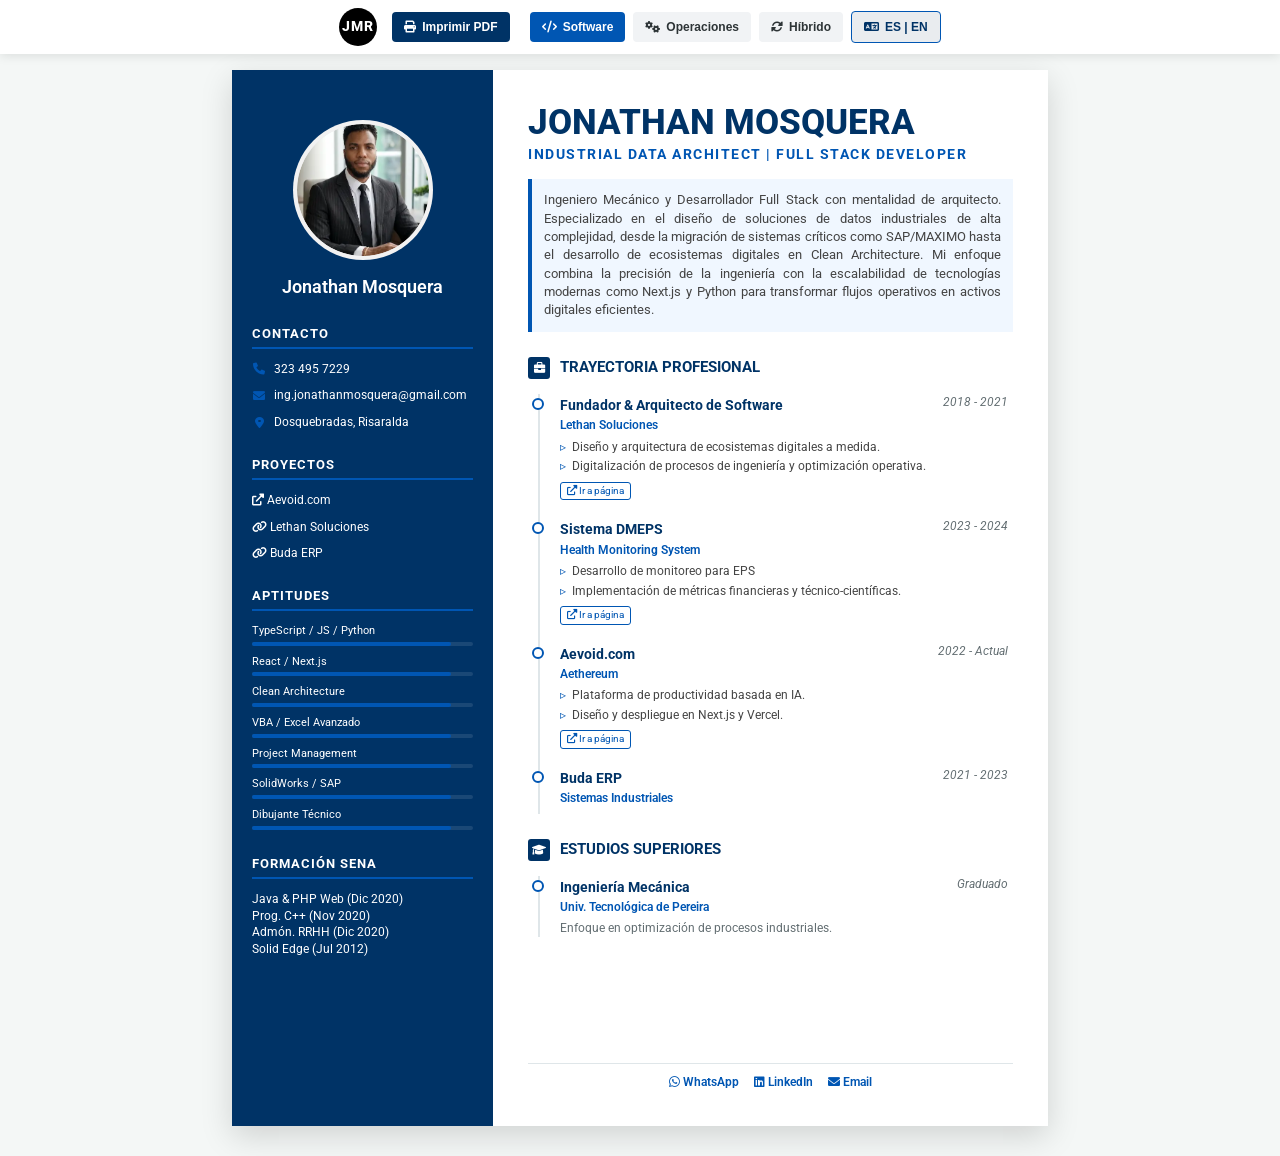
==== commit ec757475: "seo" ====
--- a/index.html
+++ b/index.html
@@ -3,20 +3,48 @@
 <head>
     <meta charset="UTF-8">
     <meta name="viewport" content="width=device-width, initial-scale=1.0">
-    <title>Jonathan Mosquera - Master CV V5</title>
-    <!-- Referencia al archivo externo de estilos -->
+    <title>Jonathan Mosquera | Ingeniero Mecánico y Desarrollador Full Stack</title>
+    
+    <!-- SEO Básico para Google -->
+    <meta name="description" content="Jonathan Mosquera - Ingeniero Mecánico y Desarrollador Full Stack. Arquitecto de Datos Industriales especializado en Transformación Digital e Industria 4.0.">
+    <meta name="keywords" content="Jonathan Mosquera, Ingeniero Mecánico, Full Stack Developer, Industrial Data Architect, Transformación Digital, Industria 4.0, Dosquebradas">
+    <meta name="author" content="Jonathan Mosquera">
+    <meta name="robots" content="index, follow">
+    <link rel="canonical" href="https://jonathanmosqueraramirez.github.io/portfolio-polimata/">
+
+    <!-- FAVICONS (Rutas corregidas: Public/images/ico/) -->
+    <link rel="apple-touch-icon" sizes="180x180" href="Public/images/ico/apple-touch-icon.png">
+    <link rel="icon" type="image/png" sizes="32x32" href="Public/images/ico/favicon-32x32.png">
+    <link rel="icon" type="image/png" sizes="16x16" href="Public/images/ico/favicon-16x16.png">
+    <link rel="manifest" href="Public/images/ico/site.webmanifest">
+    <link rel="shortcut icon" href="Public/images/ico/favicon.ico">
+
+    <!-- METADATOS PARA COMPARTIR (Vista miniatura / Previsualización) -->
+    <meta property="og:type" content="website">
+    <meta property="og:url" content="https://jonathanmosqueraramirez.github.io/portfolio-polimata/">
+    <meta property="og:title" content="Jonathan Mosquera | Industrial Data Architect">
+    <meta property="og:description" content="Ingeniero Mecánico y Desarrollador Full Stack con enfoque en procesos industriales e Industria 4.0.">
+    <meta property="og:image" content="Public/images/ico/android-chrome-512x512.png">
+
+    <!-- Twitter Cards -->
+    <meta name="twitter:card" content="summary_large_image">
+    <meta name="twitter:title" content="Jonathan Mosquera | Portfolio">
+    <meta name="twitter:description" content="Consultor en Transformación Digital e Ingeniería Mecánica.">
+    <meta name="twitter:image" content="Public/images/ico/android-chrome-512x512.png">
+
+    <!-- Estilos (Ruta: css/styles.css) -->
     <link rel="stylesheet" href="css/styles.css">
     <link rel="stylesheet" href="https://cdnjs.cloudflare.com/ajax/libs/font-awesome/6.0.0/css/all.min.css">
 </head>
 <body>
 
-    <!-- NAVEGACIÓN RESTAURADA -->
+    <!-- NAVEGACIÓN -->
     <nav class="action-buttons no-print">
         <div class="nav-top-bar">
-            <!-- Logo JMR (Fondo negro, letras blancas definido en CSS) -->
+            <!-- Logo JMR -->
             <div class="nav-logo">JMR</div>
             
-            <!-- Grupo de acciones externas (Imprimir y Hamburguesa) -->
+            <!-- Grupo de acciones externas (Siempre visibles) -->
             <div class="nav-external-actions">
                 <button class="btn btn-print" onclick="handlePrint()" title="Imprimir PDF">
                     <i class="fas fa-print"></i>
@@ -27,7 +55,7 @@
             </div>
         </div>
 
-        <!-- Menú colapsable (Botones de Rol y Lenguaje) -->
+        <!-- Menú colapsable (Roles y Lenguaje) -->
         <div class="nav-menu-links" id="nav-menu-links">
             <button class="btn btn-nav active" id="btn-software" onclick="updateProfile('software', this); closeMenu()">
                 <i class="fas fa-code"></i> Software
@@ -50,7 +78,6 @@
             <div class="profile-container">
                 <div class="photo-frame-round">
                     <div class="photo-container">
-                        <!-- Imágenes con protección contra arrastre y clic derecho -->
                         <img src="Public/images/Picture.webp" alt="Jonathan Mosquera" class="profile-photo" draggable="false" oncontextmenu="return false;" onerror="this.src='https://via.placeholder.com/160?text=JM'">
                         <img src="Public/images/Picture.gif" alt="Jonathan GIF" class="profile-photo profile-gif" draggable="false" oncontextmenu="return false;">
                     </div>
@@ -125,7 +152,7 @@
     </div>
 
     <script>
-        // Configuración inicial de estado
+        // Configuración de estado
         let currentLang = 'es';
         let currentProfile = 'software'; 
 
@@ -211,7 +238,7 @@
             }
         };
 
-        // Lógica de navegación
+        // Lógica de Menú
         function toggleMenu() {
             const menu = document.getElementById('nav-menu-links');
             menu.classList.toggle('active');
@@ -222,6 +249,7 @@
             menu.classList.remove('active');
         }
 
+        // Renderizado Dinámico
         function render() {
             const p = data[currentProfile][currentLang];
             const s = staticData[currentLang];
@@ -287,10 +315,9 @@
             window.print();
         }
 
+        // Ejecución inicial y protección
         window.onload = () => {
             render();
-            
-            // Protección global adicional para todas las imágenes
             document.querySelectorAll('img').forEach(img => {
                 img.addEventListener('contextmenu', e => e.preventDefault());
                 img.addEventListener('dragstart', e => e.preventDefault());
--- a/css/styles.css
+++ b/css/styles.css
@@ -115,25 +115,19 @@
 /* Adaptación para Escritorio (DESKTOP) */
 @media screen and (min-width: 817px) {
     .action-buttons {
-        justify-content: center; /* Centrar toda la barra en escritorio */
+        justify-content: center; 
         gap: 20px;
         padding: 8px 20px;
     }
     
-    .nav-top-bar {
-        order: -1; /* Logo a la izquierda */
-    }
-
-    .nav-external-actions {
-        order: 2; /* Botón imprimir al final de la fila */
-    }
+    .nav-top-bar { order: -1; }
+    .nav-external-actions { order: 2; }
     
     .nav-menu-links {
         display: flex !important;
         order: 1;
     }
 
-    /* En escritorio el botón imprimir recupera su texto vía CSS si es necesario o se mantiene estándar */
     .btn-print::after {
         content: " Imprimir PDF";
     }
@@ -186,13 +180,14 @@
     object-fit: cover;
     border-radius: 50%;
     transition: opacity 0.4s ease;
+    user-select: none;
 }
 
 .profile-gif { opacity: 0; }
 .photo-frame-round:hover .profile-photo { opacity: 0; }
 .photo-frame-round:hover .profile-gif { opacity: 1; }
 
-.user-name-sidebar { text-align: center; font-size: 1.1rem; margin-bottom: 25px; }
+.user-name-sidebar { text-align: center; font-size: 1.1rem; margin-bottom: 25px; font-weight: 600; }
 .sidebar-section { margin-bottom: 25px; }
 .sidebar-title {
     text-transform: uppercase; font-size: 0.8rem; letter-spacing: 1px;
@@ -260,6 +255,8 @@
     text-decoration: none; border: 1px solid var(--accent-blue); padding: 1px 6px; border-radius: 3px;
 }
 
+.edu-details { font-size: 0.75rem; color: var(--text-gray); }
+
 /* FOOTER */
 .cv-footer { margin-top: auto; padding-top: 15px; text-align: center; }
 .footer-line { height: 1px; background: var(--border-light); margin-bottom: 10px; }
@@ -272,7 +269,7 @@
 @media screen and (max-width: 816px) {
     .action-buttons {
         flex-direction: column;
-        padding: 8px 5px; /* Margen de 5px a los lados solicitado */
+        padding: 8px 5px; /* Margen de 5px laterales solicitado */
     }
 
     .nav-top-bar {
@@ -299,13 +296,9 @@
         justify-content: center;
         padding: 12px;
         border-radius: 0;
-        font-size: 0.9rem;
-    }
-
-    /* Ocultar el texto del botón imprimir en móvil para que quede solo el icono junto a la hamburguesa */
-    .btn-print::after {
-        content: none;
-    }
+    }
+
+    .btn-print::after { content: none; }
 
     .cv-wrapper {
         flex-direction: column;
@@ -315,17 +308,14 @@
     .sidebar, .main-content { width: 100%; }
     .sidebar { padding: 25px; }
     .main-content { padding: 20px; }
+    .user-fullname { font-size: 1.8rem; }
 }
 
 /* ================================================================
    REGLA DE IMPRESIÓN (SOLO 4 EXPERIENCIAS)
    ================================================================ */
 @media print {
-    @page { 
-        size: letter; 
-        margin: 0; 
-    }
-    
+    @page { size: letter; margin: 0; }
     body { background: white !important; }
     .no-print { display: none !important; }
 
@@ -333,22 +323,20 @@
         width: 816px !important;
         height: 1056px !important;
         margin: 0 !important;
-        box-shadow: none !important;
         display: flex !important;
         flex-direction: row !important;
         -webkit-print-color-adjust: exact;
-        print-color-adjust: exact;
     }
 
     .sidebar { width: 32% !important; background-color: var(--primary-blue) !important; color: white !important; }
     .main-content { width: 68% !important; }
-    
+
     .scrollable-content-banner, .scrollable-content-edu {
         max-height: none !important;
         overflow: visible !important;
     }
 
-    /* REGLA SOLICITADA: Ocultar de la 5ta experiencia en adelante */
+    /* Ocultar de la 5ta experiencia en adelante */
     #experience-timeline .timeline-item:nth-child(n+5) {
         display: none !important;
     }
